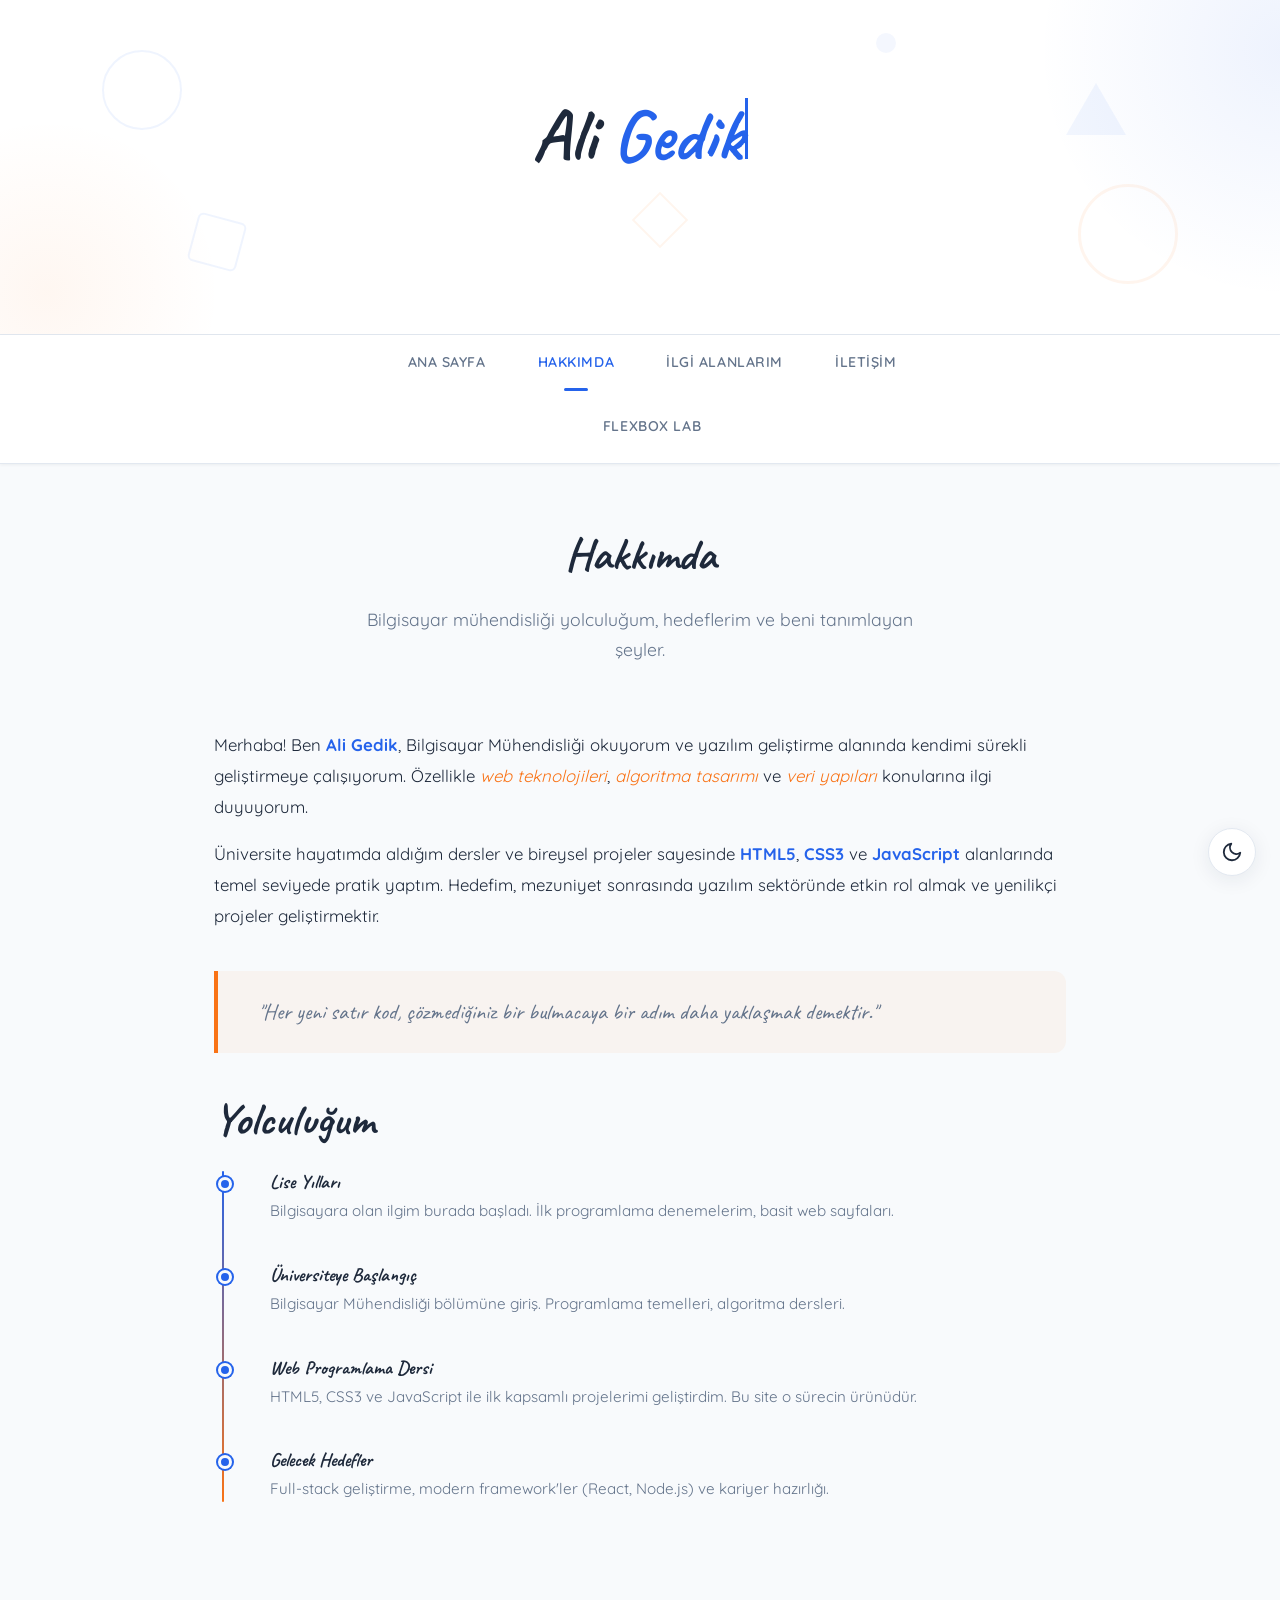
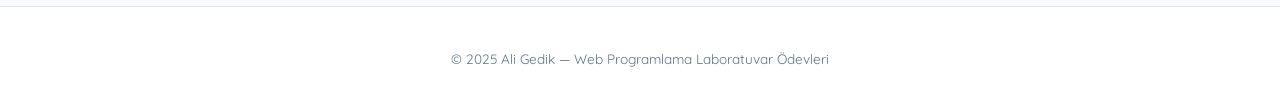
==== about.html @ 8773c072 "Nav bar'a Flexbox Lab linki eklendi (tüm sayfalar) Made-with: Cursor" ====
<!DOCTYPE html>
<html lang="tr">
<head>
    <meta charset="UTF-8">
    <meta name="viewport" content="width=device-width, initial-scale=1.0">
    <title>Hakkımda — Ali Gedik</title>
    <link rel="preconnect" href="https://fonts.googleapis.com">
    <link rel="preconnect" href="https://fonts.gstatic.com" crossorigin>
    <link href="https://fonts.googleapis.com/css2?family=Caveat:wght@400;500;600;700&family=Quicksand:wght@300;400;500;600;700&display=swap" rel="stylesheet">
    <link rel="stylesheet" href="styles/style.css">
</head>
<body>

<header>
    <div class="floating-shapes" aria-hidden="true">
        <div class="shape shape--circle"></div>
        <div class="shape shape--triangle"></div>
        <div class="shape shape--square"></div>
        <div class="shape shape--ring"></div>
        <div class="shape shape--diamond"></div>
        <div class="shape shape--dot"></div>
    </div>
    <div class="header-content">
        <h1 class="site-title" id="site-title" data-text="Ali |Gedik"></h1>
        <p class="site-slogan" id="site-slogan">Bilgisayar Mühendisliği Öğrencisi &amp; Web Geliştirici</p>
    </div>
</header>

<nav>
    <ul>
        <li><a href="index.html">Ana Sayfa</a></li>
        <li><a href="about.html" class="active">Hakkımda</a></li>
        <li><a href="interests.html">İlgi Alanlarım</a></li>
        <li><a href="contact.html">İletişim</a></li>
        <li><a href="flexbox.html">Flexbox Lab</a></li>
    </ul>
</nav>

<main>
    <section class="page-intro reveal">
        <h2>Hakkımda</h2>
        <p>Bilgisayar mühendisliği yolculuğum, hedeflerim ve beni tanımlayan şeyler.</p>
    </section>

    <section class="bio reveal">
        <p>
            Merhaba! Ben <strong>Ali Gedik</strong>, Bilgisayar Mühendisliği okuyorum ve
            yazılım geliştirme alanında kendimi sürekli geliştirmeye çalışıyorum. Özellikle
            <em>web teknolojileri</em>, <em>algoritma tasarımı</em> ve <em>veri yapıları</em>
            konularına ilgi duyuyorum.
        </p>
        <p>
            Üniversite hayatımda aldığım dersler ve bireysel projeler sayesinde
            <strong>HTML5</strong>, <strong>CSS3</strong> ve <strong>JavaScript</strong>
            alanlarında temel seviyede pratik yaptım. Hedefim, mezuniyet sonrasında
            yazılım sektöründe etkin rol almak ve yenilikçi projeler geliştirmektir.
        </p>

        <blockquote>
            "Her yeni satır kod, çözmediğiniz bir bulmacaya bir adım daha yaklaşmak demektir."
        </blockquote>
    </section>

    <section class="reveal">
        <h2>Yolculuğum</h2>

        <div class="timeline-container">
            <div class="timeline-item">
                <div class="timeline-marker"></div>
                <div class="timeline-content">
                    <h3>Lise Yılları</h3>
                    <p>Bilgisayara olan ilgim burada başladı. İlk programlama denemelerim, basit web sayfaları.</p>
                </div>
            </div>
            <div class="timeline-item">
                <div class="timeline-marker"></div>
                <div class="timeline-content">
                    <h3>Üniversiteye Başlangıç</h3>
                    <p>Bilgisayar Mühendisliği bölümüne giriş. Programlama temelleri, algoritma dersleri.</p>
                </div>
            </div>
            <div class="timeline-item">
                <div class="timeline-marker"></div>
                <div class="timeline-content">
                    <h3>Web Programlama Dersi</h3>
                    <p>HTML5, CSS3 ve JavaScript ile ilk kapsamlı projelerimi geliştirdim. Bu site o sürecin ürünüdür.</p>
                </div>
            </div>
            <div class="timeline-item">
                <div class="timeline-marker"></div>
                <div class="timeline-content">
                    <h3>Gelecek Hedefler</h3>
                    <p>Full-stack geliştirme, modern framework'ler (React, Node.js) ve kariyer hazırlığı.</p>
                </div>
            </div>
        </div>
    </section>
</main>

<footer>
    <p>&copy; 2025 Ali Gedik — Web Programlama Laboratuvar Ödevleri</p>
</footer>

<button class="theme-toggle" id="theme-toggle" aria-label="Tema değiştir">
    <svg class="icon-moon" xmlns="http://www.w3.org/2000/svg" width="22" height="22" viewBox="0 0 24 24" fill="none" stroke="#1E293B" stroke-width="2" stroke-linecap="round" stroke-linejoin="round"><path d="M21 12.79A9 9 0 1 1 11.21 3 7 7 0 0 0 21 12.79z"/></svg>
    <svg class="icon-sun" xmlns="http://www.w3.org/2000/svg" width="22" height="22" viewBox="0 0 24 24" fill="none" stroke="#F1F5F9" stroke-width="2" stroke-linecap="round" stroke-linejoin="round"><circle cx="12" cy="12" r="5"/><line x1="12" y1="1" x2="12" y2="3"/><line x1="12" y1="21" x2="12" y2="23"/><line x1="4.22" y1="4.22" x2="5.64" y2="5.64"/><line x1="18.36" y1="18.36" x2="19.78" y2="19.78"/><line x1="1" y1="12" x2="3" y2="12"/><line x1="21" y1="12" x2="23" y2="12"/><line x1="4.22" y1="19.78" x2="5.64" y2="18.36"/><line x1="18.36" y1="5.64" x2="19.78" y2="4.22"/></svg>
</button>

<script src="scripts/main.js"></script>
</body>
</html>
---- styles/style.css ----
/* ══════════════════════════════════════════
   DESIGN SYSTEM — Ali Gedik Portfolio
   Style: Motion-Driven / Personal Portfolio
   Fonts: Caveat (display) + Quicksand (body)
   ══════════════════════════════════════════ */

:root {
    --color-primary: #2563EB;
    --color-primary-light: #3B82F6;
    --color-primary-dim: rgba(37, 99, 235, 0.08);
    --color-cta: #F97316;
    --color-cta-hover: #EA580C;
    --color-bg: #F8FAFC;
    --color-surface: #FFFFFF;
    --color-text: #1E293B;
    --color-text-muted: #64748B;
    --color-border: #E2E8F0;
    --color-success: #16A34A;
    --color-danger: #DC2626;

    --font-display: 'Caveat', cursive;
    --font-body: 'Quicksand', sans-serif;

    --space-xs: 0.5rem;
    --space-sm: 1rem;
    --space-md: 1.5rem;
    --space-lg: 2.5rem;
    --space-xl: 4rem;
    --space-2xl: 6rem;

    --radius: 12px;
    --radius-lg: 20px;
    --shadow-sm: 0 1px 3px rgba(30, 41, 59, 0.06);
    --shadow-md: 0 4px 20px rgba(30, 41, 59, 0.08);
    --shadow-lg: 0 12px 40px rgba(30, 41, 59, 0.1);
    --transition: 0.3s cubic-bezier(0.4, 0, 0.2, 1);
}

*, *::before, *::after {
    margin: 0;
    padding: 0;
    box-sizing: border-box;
}

html { scroll-behavior: smooth; }

body {
    font-family: var(--font-body);
    background: var(--color-bg);
    color: var(--color-text);
    line-height: 1.7;
    min-height: 100vh;
    display: flex;
    flex-direction: column;
    -webkit-font-smoothing: antialiased;
}

/* ── HEADER ── */
header {
    background: var(--color-surface);
    border-bottom: 1px solid var(--color-border);
    padding: var(--space-2xl) var(--space-md);
    text-align: center;
    position: relative;
    overflow: hidden;
    min-height: 220px;
}

header::before {
    content: '';
    position: absolute;
    top: -60%;
    right: -20%;
    width: 500px;
    height: 500px;
    background: radial-gradient(circle, var(--color-primary-dim) 0%, transparent 70%);
    border-radius: 50%;
    pointer-events: none;
}

header::after {
    content: '';
    position: absolute;
    bottom: -40%;
    left: -10%;
    width: 350px;
    height: 350px;
    background: radial-gradient(circle, rgba(249, 115, 22, 0.06) 0%, transparent 70%);
    border-radius: 50%;
    pointer-events: none;
}

/* ── FLOATING GEOMETRIC SHAPES ── */
.floating-shapes {
    position: absolute;
    inset: 0;
    pointer-events: none;
    overflow: hidden;
}

.shape {
    position: absolute;
    opacity: 0.07;
    border: 2px solid var(--color-primary);
}

.shape--circle {
    border-radius: 50%;
    width: 80px;
    height: 80px;
    top: 15%;
    left: 8%;
    animation: floatA 12s ease-in-out infinite;
}

.shape--triangle {
    width: 0;
    height: 0;
    border: none;
    border-left: 30px solid transparent;
    border-right: 30px solid transparent;
    border-bottom: 52px solid var(--color-primary);
    opacity: 0.06;
    top: 25%;
    right: 12%;
    animation: floatB 15s ease-in-out infinite;
}

.shape--square {
    width: 50px;
    height: 50px;
    border-radius: 6px;
    bottom: 20%;
    left: 15%;
    animation: floatC 10s ease-in-out infinite;
    transform: rotate(15deg);
}

.shape--ring {
    width: 100px;
    height: 100px;
    border-radius: 50%;
    border-width: 3px;
    border-color: var(--color-cta);
    bottom: 15%;
    right: 8%;
    animation: floatA 14s ease-in-out infinite reverse;
}

.shape--diamond {
    width: 40px;
    height: 40px;
    top: 60%;
    left: 50%;
    border-color: var(--color-cta);
    animation: floatB 11s ease-in-out infinite;
    transform: rotate(45deg);
}

.shape--dot {
    width: 20px;
    height: 20px;
    border-radius: 50%;
    border: none;
    background: var(--color-primary);
    opacity: 0.05;
    top: 10%;
    right: 30%;
    animation: floatC 9s ease-in-out infinite;
}

@keyframes floatA {
    0%, 100% { transform: translateY(0) rotate(0deg); }
    33% { transform: translateY(-18px) rotate(8deg); }
    66% { transform: translateY(10px) rotate(-5deg); }
}

@keyframes floatB {
    0%, 100% { transform: translateY(0) translateX(0); }
    50% { transform: translateY(-14px) translateX(10px); }
}

@keyframes floatC {
    0%, 100% { transform: translateY(0) rotate(15deg); }
    50% { transform: translateY(-20px) rotate(25deg); }
}

body.dark .shape { border-color: var(--color-primary-light); }
body.dark .shape--triangle { border-bottom-color: var(--color-primary-light); }
body.dark .shape--ring { border-color: var(--color-cta); }
body.dark .shape--diamond { border-color: var(--color-cta); }
body.dark .shape--dot { background: var(--color-primary-light); }

.header-content { position: relative; z-index: 1; }

/* ── TYPEWRITER ── */
.site-title {
    font-family: var(--font-display);
    font-size: clamp(2.8rem, 7vw, 4.5rem);
    font-weight: 700;
    color: var(--color-text);
    line-height: 1.1;
    min-height: 1.2em;
}

.site-title .typewriter-cursor {
    display: inline-block;
    width: 3px;
    height: 0.85em;
    background: var(--color-primary);
    margin-left: 2px;
    vertical-align: baseline;
    animation: blink 0.7s step-end infinite;
}

@keyframes blink {
    0%, 100% { opacity: 1; }
    50% { opacity: 0; }
}

/* ── GLOW PULSE ── */
.site-title span {
    color: var(--color-primary);
    transition: text-shadow 0.3s ease;
}

.site-title span.glow {
    animation: glowPulse 3s ease-in-out infinite;
}

@keyframes glowPulse {
    0%, 100% { text-shadow: 0 0 4px rgba(37, 99, 235, 0.15); }
    50% { text-shadow: 0 0 20px rgba(37, 99, 235, 0.4), 0 0 40px rgba(37, 99, 235, 0.15); }
}

body.dark .site-title span.glow {
    animation: glowPulseDark 3s ease-in-out infinite;
}

@keyframes glowPulseDark {
    0%, 100% { text-shadow: 0 0 6px rgba(59, 130, 246, 0.2); }
    50% { text-shadow: 0 0 24px rgba(59, 130, 246, 0.5), 0 0 50px rgba(59, 130, 246, 0.2); }
}

.site-slogan {
    font-size: 1.15rem;
    color: var(--color-text-muted);
    font-weight: 400;
    margin-top: var(--space-xs);
    letter-spacing: 0.03em;
    opacity: 0;
    transform: translateY(8px);
    transition: opacity 0.6s ease 0.2s, transform 0.6s ease 0.2s;
}

.site-slogan.visible {
    opacity: 1;
    transform: translateY(0);
}

/* ── NAV ── */
nav {
    background: var(--color-surface);
    border-bottom: 1px solid var(--color-border);
    position: sticky;
    top: 0;
    z-index: 100;
    box-shadow: var(--shadow-sm);
}

nav ul {
    list-style: none;
    text-align: center;
    max-width: 700px;
    margin: 0 auto;
}

nav li {
    display: inline-block;
}

nav a {
    display: block;
    padding: var(--space-sm) var(--space-md);
    color: var(--color-text-muted);
    text-decoration: none;
    font-weight: 600;
    font-size: 0.88rem;
    letter-spacing: 0.04em;
    text-transform: uppercase;
    transition: color var(--transition);
    position: relative;
    cursor: pointer;
}

nav a::after {
    content: '';
    position: absolute;
    bottom: 0;
    left: 50%;
    transform: translateX(-50%) scaleX(0);
    width: 24px;
    height: 3px;
    background: var(--color-primary);
    border-radius: 2px;
    transition: transform var(--transition);
}

nav a:hover { color: var(--color-primary); }
nav a:hover::after,
nav a.active::after { transform: translateX(-50%) scaleX(1); }
nav a.active { color: var(--color-primary); }

/* ── MAIN ── */
main {
    flex: 1;
    max-width: 900px;
    width: 100%;
    margin: 0 auto;
    padding: var(--space-xl) var(--space-md);
}

/* ── GRUP SEÇİCİ (Lab 2 requirement) ── */
h1, h2, h3 {
    font-family: var(--font-display);
    color: var(--color-text);
    line-height: 1.2;
}

h2 {
    font-size: clamp(2rem, 4vw, 2.8rem);
    margin-bottom: var(--space-md);
}

h3 {
    font-size: 1.5rem;
    margin-bottom: var(--space-sm);
}

p { margin-bottom: var(--space-sm); }

a {
    color: var(--color-primary);
    text-decoration: none;
    transition: color var(--transition);
    cursor: pointer;
}

a:hover { color: var(--color-cta); }

strong { color: var(--color-primary); font-weight: 700; }
em { color: var(--color-cta); font-style: italic; }

/* ── SECTION ANIMATIONS ── */
.reveal {
    opacity: 0;
    transform: translateY(30px);
    transition: opacity 0.7s ease-out, transform 0.7s ease-out;
}

.reveal.visible {
    opacity: 1;
    transform: translateY(0);
}

/* ── PAGE INTRO ── */
.page-intro {
    text-align: center;
    margin-bottom: var(--space-xl);
}

.page-intro p {
    color: var(--color-text-muted);
    font-size: 1.1rem;
    max-width: 550px;
    margin: 0 auto;
}

/* ── HERO (index) ── */
.hero {
    text-align: center;
    padding: var(--space-lg) 0 var(--space-xl);
}

.hero p {
    font-size: 1.15rem;
    max-width: 600px;
    margin: 0 auto;
    color: var(--color-text-muted);
    line-height: 1.8;
}

/* ── CSS BİLGİ KUTUSU (Lab 2) ── */
.css-info-box {
    background: var(--color-primary-dim);
    border: 1px solid var(--color-border);
    border-left: 4px solid var(--color-primary);
    border-radius: var(--radius);
    padding: var(--space-md) var(--space-lg);
    margin-bottom: var(--space-lg);
}

.css-info-box p {
    font-size: 0.95rem;
    color: var(--color-text-muted);
    line-height: 1.7;
    margin-bottom: 0;
}

.css-info-box strong { color: var(--color-primary); }

/* ── İKİ SÜTUNLU ALAN (Lab 2 — display: inline-block) ── */
.two-column-area {
    text-align: left;
    font-size: 0;
    margin-bottom: var(--space-xl);
}

.column {
    display: inline-block;
    vertical-align: top;
    font-size: 1rem;
    border-radius: var(--radius);
    padding: var(--space-lg);
}

.main-content {
    width: 58%;
    margin-right: 2%;
    background: var(--color-primary-dim);
    border: 1px solid var(--color-border);
}

.sidebar {
    width: 40%;
    background: rgba(249, 115, 22, 0.06);
    border: 1px solid var(--color-border);
}

.main-content h2, .sidebar h2 {
    font-size: 1.6rem;
    margin-bottom: var(--space-sm);
    padding-bottom: var(--space-xs);
    border-bottom: 2px solid var(--color-border);
}

.main-content p {
    font-size: 1rem;
    color: var(--color-text);
    line-height: 1.85;
    text-align: left;
}

.sidebar p {
    font-size: 0.95rem;
    color: var(--color-text-muted);
    line-height: 1.75;
    text-align: left;
}

/* ── CARDS ── */
.link-cards {
    display: grid;
    grid-template-columns: repeat(auto-fit, minmax(240px, 1fr));
    gap: var(--space-md);
    margin-top: var(--space-md);
}

.card {
    display: block;
    background: var(--color-surface);
    border: 1px solid var(--color-border);
    border-radius: var(--radius-lg);
    padding: var(--space-lg) var(--space-md);
    text-decoration: none;
    text-align: center;
    box-shadow: var(--shadow-sm);
    transition: transform var(--transition), box-shadow var(--transition), border-color var(--transition);
    cursor: pointer;
}

.card:hover {
    transform: translateY(-6px);
    box-shadow: var(--shadow-lg);
    border-color: var(--color-primary);
}

.card-icon {
    font-size: 2.2rem;
    display: block;
    margin-bottom: var(--space-sm);
}

.card h3 { color: var(--color-text); margin-bottom: var(--space-xs); }
.card p { color: var(--color-text-muted); font-size: 0.9rem; margin-bottom: 0; }

/* ── BIO (about) ── */
.bio p {
    font-size: 1.05rem;
    line-height: 1.85;
}

/* ── BLOCKQUOTE ── */
blockquote {
    border-left: 4px solid var(--color-cta);
    background: rgba(249, 115, 22, 0.05);
    margin: var(--space-lg) 0;
    padding: var(--space-md) var(--space-lg);
    border-radius: 0 var(--radius) var(--radius) 0;
    font-family: var(--font-display);
    font-size: 1.4rem;
    color: var(--color-text-muted);
    line-height: 1.5;
    position: relative;
}

/* ── TIMELINE ── */
.timeline-container {
    position: relative;
    padding-left: 32px;
    margin: var(--space-md) 0 var(--space-lg);
}

.timeline-container::before {
    content: '';
    position: absolute;
    left: 8px;
    top: 0;
    bottom: 0;
    width: 2px;
    background: linear-gradient(to bottom, var(--color-primary), var(--color-cta));
    border-radius: 1px;
}

.timeline-item {
    position: relative;
    margin-bottom: var(--space-lg);
    padding-left: var(--space-md);
}

.timeline-marker {
    position: absolute;
    left: -28px;
    top: 6px;
    width: 14px;
    height: 14px;
    border-radius: 50%;
    background: var(--color-primary);
    border: 3px solid var(--color-bg);
    box-shadow: 0 0 0 2px var(--color-primary);
}

.timeline-content h3 { font-size: 1.2rem; margin-bottom: 4px; }
.timeline-content p { color: var(--color-text-muted); font-size: 0.95rem; margin-bottom: 0; }

/* ── LISTS (interests) ── */
.interests-section {
    background: var(--color-surface);
    border: 1px solid var(--color-border);
    border-radius: var(--radius-lg);
    padding: var(--space-lg);
    margin-bottom: var(--space-md);
    box-shadow: var(--shadow-sm);
    transition: transform var(--transition), box-shadow var(--transition);
}

.interests-section:hover {
    transform: translateY(-3px);
    box-shadow: var(--shadow-md);
}

.interests-section h3 {
    color: var(--color-primary);
    margin-bottom: var(--space-sm);
    padding-bottom: var(--space-xs);
    border-bottom: 2px solid var(--color-border);
}

ul, ol { padding-left: var(--space-md); margin-bottom: var(--space-sm); }
li { margin-bottom: var(--space-xs); line-height: 1.7; }
ul li::marker { color: var(--color-primary); }
ol li::marker { color: var(--color-cta); font-weight: 700; }

dl { margin-bottom: var(--space-sm); }

dt {
    font-weight: 700;
    color: var(--color-text);
    font-size: 1.05rem;
    margin-top: var(--space-md);
    padding-bottom: 6px;
    border-bottom: 1px dashed var(--color-border);
}

dd {
    margin-left: 0;
    padding: var(--space-xs) 0 var(--space-xs) var(--space-sm);
    color: var(--color-text-muted);
    line-height: 1.8;
}

/* ── CONTACT CARDS ── */
.contact-info {
    display: grid;
    grid-template-columns: repeat(auto-fit, minmax(220px, 1fr));
    gap: var(--space-md);
    margin-bottom: var(--space-xl);
}

.contact-card {
    background: var(--color-surface);
    border: 1px solid var(--color-border);
    border-radius: var(--radius-lg);
    padding: var(--space-lg) var(--space-md);
    text-align: center;
    box-shadow: var(--shadow-sm);
    transition: transform var(--transition), box-shadow var(--transition), border-color var(--transition);
}

.contact-card:hover {
    transform: translateY(-4px);
    box-shadow: var(--shadow-md);
    border-color: var(--color-primary);
}

.contact-icon { font-size: 2.4rem; display: block; margin-bottom: var(--space-sm); }
.contact-card h3 { margin-bottom: var(--space-xs); }
.contact-card a { font-size: 0.9rem; }

/* ── İLETİŞİM FORMU (Lab 3 — contact-container / Box Model) ── */
.contact-container {
    width: 600px;
    max-width: 100%;
    margin: 0 auto var(--space-xl) auto;
    padding: var(--space-xl);
    background: var(--color-surface);
    border: 2px solid var(--color-border);
    border-radius: var(--radius-lg);
    box-shadow: var(--shadow-md);
}

.contact-container h3 {
    color: var(--color-text);
    font-size: 1.6rem;
    margin-bottom: var(--space-lg);
    text-align: center;
}

.form-group { margin-bottom: var(--space-md); }

.form-group label {
    display: block;
    font-weight: 600;
    margin-bottom: 6px;
    color: var(--color-text);
    font-size: 0.9rem;
}

/* Çoklu seçici (Lab 3) */
.contact-container input,
.contact-container select,
.contact-container textarea {
    width: 100%;
    padding: 12px 16px;
    margin-bottom: 4px;
    background: var(--color-bg);
    border: 1px solid var(--color-border);
    border-radius: 8px;
    color: var(--color-text);
    font-family: var(--font-body);
    font-size: 1rem;
    transition: border-color var(--transition), box-shadow var(--transition);
}

.contact-container input:focus,
.contact-container select:focus,
.contact-container textarea:focus {
    outline: none;
    border-color: var(--color-primary);
    box-shadow: 0 0 0 3px var(--color-primary-dim);
}

.contact-container select {
    appearance: none;
    -webkit-appearance: none;
    background-image: url("data:image/svg+xml,%3Csvg xmlns='http://www.w3.org/2000/svg' width='12' height='8'%3E%3Cpath d='M1 1l5 5 5-5' stroke='%2364748B' stroke-width='1.5' fill='none'/%3E%3C/svg%3E");
    background-repeat: no-repeat;
    background-position: right 16px center;
    cursor: pointer;
}

.contact-container textarea { resize: vertical; min-height: 120px; }

.contact-container input[type="file"] {
    padding: 10px;
    font-size: 0.9rem;
    cursor: pointer;
}

/* Fieldset & Legend */
.form-fieldset {
    border: 1px solid var(--color-border);
    border-radius: 8px;
    padding: var(--space-sm) var(--space-md);
    margin-bottom: var(--space-md);
    background: var(--color-bg);
}

.form-fieldset legend {
    color: var(--color-text);
    font-weight: 600;
    font-size: 0.9rem;
    padding: 0 8px;
}

.radio-label, .checkbox-label {
    display: block;
    padding: 6px 0;
    color: var(--color-text);
    font-size: 0.95rem;
    cursor: pointer;
}

.radio-label input, .checkbox-label input {
    width: auto;
    margin-right: 8px;
    accent-color: var(--color-primary);
    cursor: pointer;
}

/* Butonlar */
.form-buttons {
    display: flex;
    gap: var(--space-sm);
    margin-top: var(--space-sm);
}

.btn-submit {
    flex: 1;
    padding: 14px 24px;
    background: var(--color-success);
    color: #fff;
    border: none;
    border-radius: 8px;
    font-family: var(--font-body);
    font-size: 1rem;
    font-weight: 700;
    cursor: pointer;
    transition: background var(--transition), transform var(--transition);
}

.btn-submit:hover { background: #15803D; transform: translateY(-1px); }

.btn-reset {
    flex: 1;
    padding: 14px 24px;
    background: var(--color-danger);
    color: #fff;
    border: none;
    border-radius: 8px;
    font-family: var(--font-body);
    font-size: 1rem;
    font-weight: 700;
    cursor: pointer;
    transition: background var(--transition), transform var(--transition);
}

.btn-reset:hover { background: #B91C1C; transform: translateY(-1px); }

/* ── FOOTER ── */
footer {
    background: var(--color-surface);
    border-top: 1px solid var(--color-border);
    text-align: center;
    padding: var(--space-lg) var(--space-md);
    margin-top: auto;
}

footer p {
    color: var(--color-text-muted);
    font-size: 0.85rem;
    margin-bottom: 0;
}

/* ── RESPONSIVE ── */
@media (max-width: 768px) {
    nav ul { text-align: center; }
    nav a { padding: var(--space-xs) var(--space-sm); font-size: 0.8rem; }
    main { padding: var(--space-lg) var(--space-sm); }
    .link-cards { grid-template-columns: 1fr; }
    .contact-info { grid-template-columns: 1fr; }

    .main-content, .sidebar {
        display: block;
        width: 100%;
        margin-right: 0;
        margin-bottom: var(--space-md);
    }

    .contact-container { padding: var(--space-md); }
    .form-buttons { flex-direction: column; }
}

/* ── DARK MODE TOGGLE BUTTON ── */
.theme-toggle {
    position: fixed;
    bottom: 24px;
    right: 24px;
    z-index: 200;
    width: 48px;
    height: 48px;
    border: 1px solid var(--color-border);
    border-radius: 50%;
    background: var(--color-surface);
    box-shadow: var(--shadow-md);
    cursor: pointer;
    display: flex;
    align-items: center;
    justify-content: center;
    transition: background var(--transition), box-shadow var(--transition), transform var(--transition);
}

.theme-toggle:hover {
    transform: scale(1.1);
    box-shadow: var(--shadow-lg);
}

.theme-toggle svg { transition: transform 0.4s ease; }
.theme-toggle:hover svg { transform: rotate(20deg); }

.theme-toggle .icon-sun { display: none; }
.theme-toggle .icon-moon { display: block; }
body.dark .theme-toggle .icon-sun { display: block; }
body.dark .theme-toggle .icon-moon { display: none; }

/* ── DARK MODE ── */
body.dark {
    --color-bg: #0F172A;
    --color-surface: #1E293B;
    --color-text: #F1F5F9;
    --color-text-muted: #94A3B8;
    --color-border: #334155;
    --color-primary-dim: rgba(37, 99, 235, 0.15);
    --shadow-sm: 0 1px 3px rgba(0, 0, 0, 0.2);
    --shadow-md: 0 4px 20px rgba(0, 0, 0, 0.3);
    --shadow-lg: 0 12px 40px rgba(0, 0, 0, 0.35);
}

body.dark .sidebar {
    background: rgba(249, 115, 22, 0.1);
}

body.dark blockquote {
    background: rgba(249, 115, 22, 0.08);
}

body.dark .contact-container select {
    background-image: url("data:image/svg+xml,%3Csvg xmlns='http://www.w3.org/2000/svg' width='12' height='8'%3E%3Cpath d='M1 1l5 5 5-5' stroke='%2394A3B8' stroke-width='1.5' fill='none'/%3E%3C/svg%3E");
}

body.dark .card-icon svg,
body.dark .contact-icon svg {
    stroke: currentColor;
}

body.dark .card-icon svg { color: var(--color-primary-light); }

@media (max-width: 768px) {
    .theme-toggle { bottom: 16px; right: 16px; width: 44px; height: 44px; }
}

@media (prefers-reduced-motion: reduce) {
    .reveal { opacity: 1; transform: none; transition: none; }
    * { animation-duration: 0.01ms !important; transition-duration: 0.01ms !important; }
}
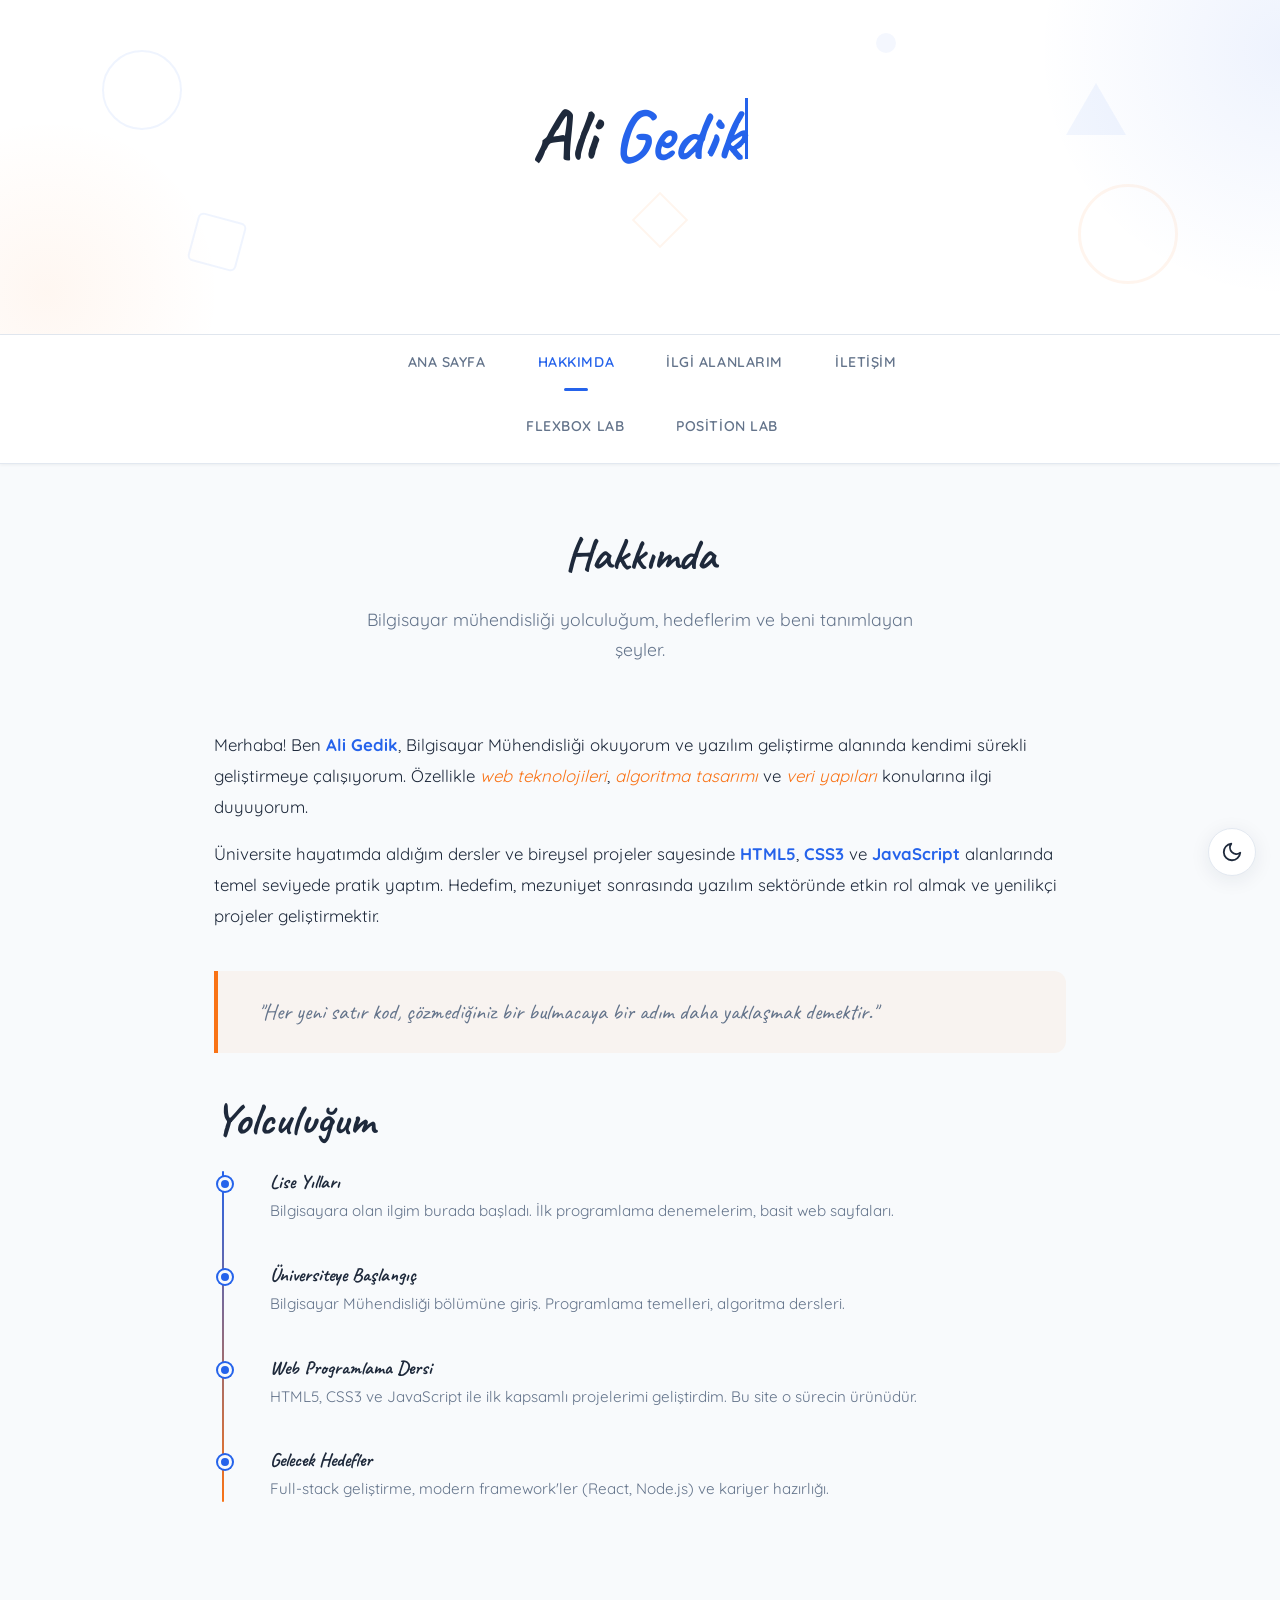
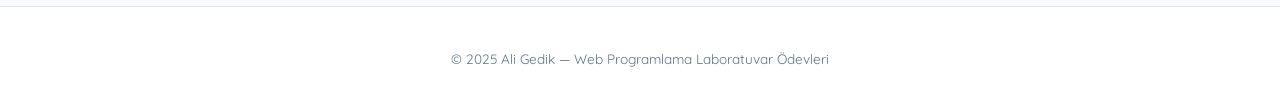
==== commit cea8aae8: "Lab 5: CSS Position ile etkileşimli duyuru kartı - lab-position.html: Üniversite Tech Hackathon duyu" ====
--- a/about.html
+++ b/about.html
@@ -33,6 +33,7 @@
         <li><a href="interests.html">İlgi Alanlarım</a></li>
         <li><a href="contact.html">İletişim</a></li>
         <li><a href="flexbox.html">Flexbox Lab</a></li>
+        <li><a href="lab-position.html">Position Lab</a></li>
     </ul>
 </nav>
 
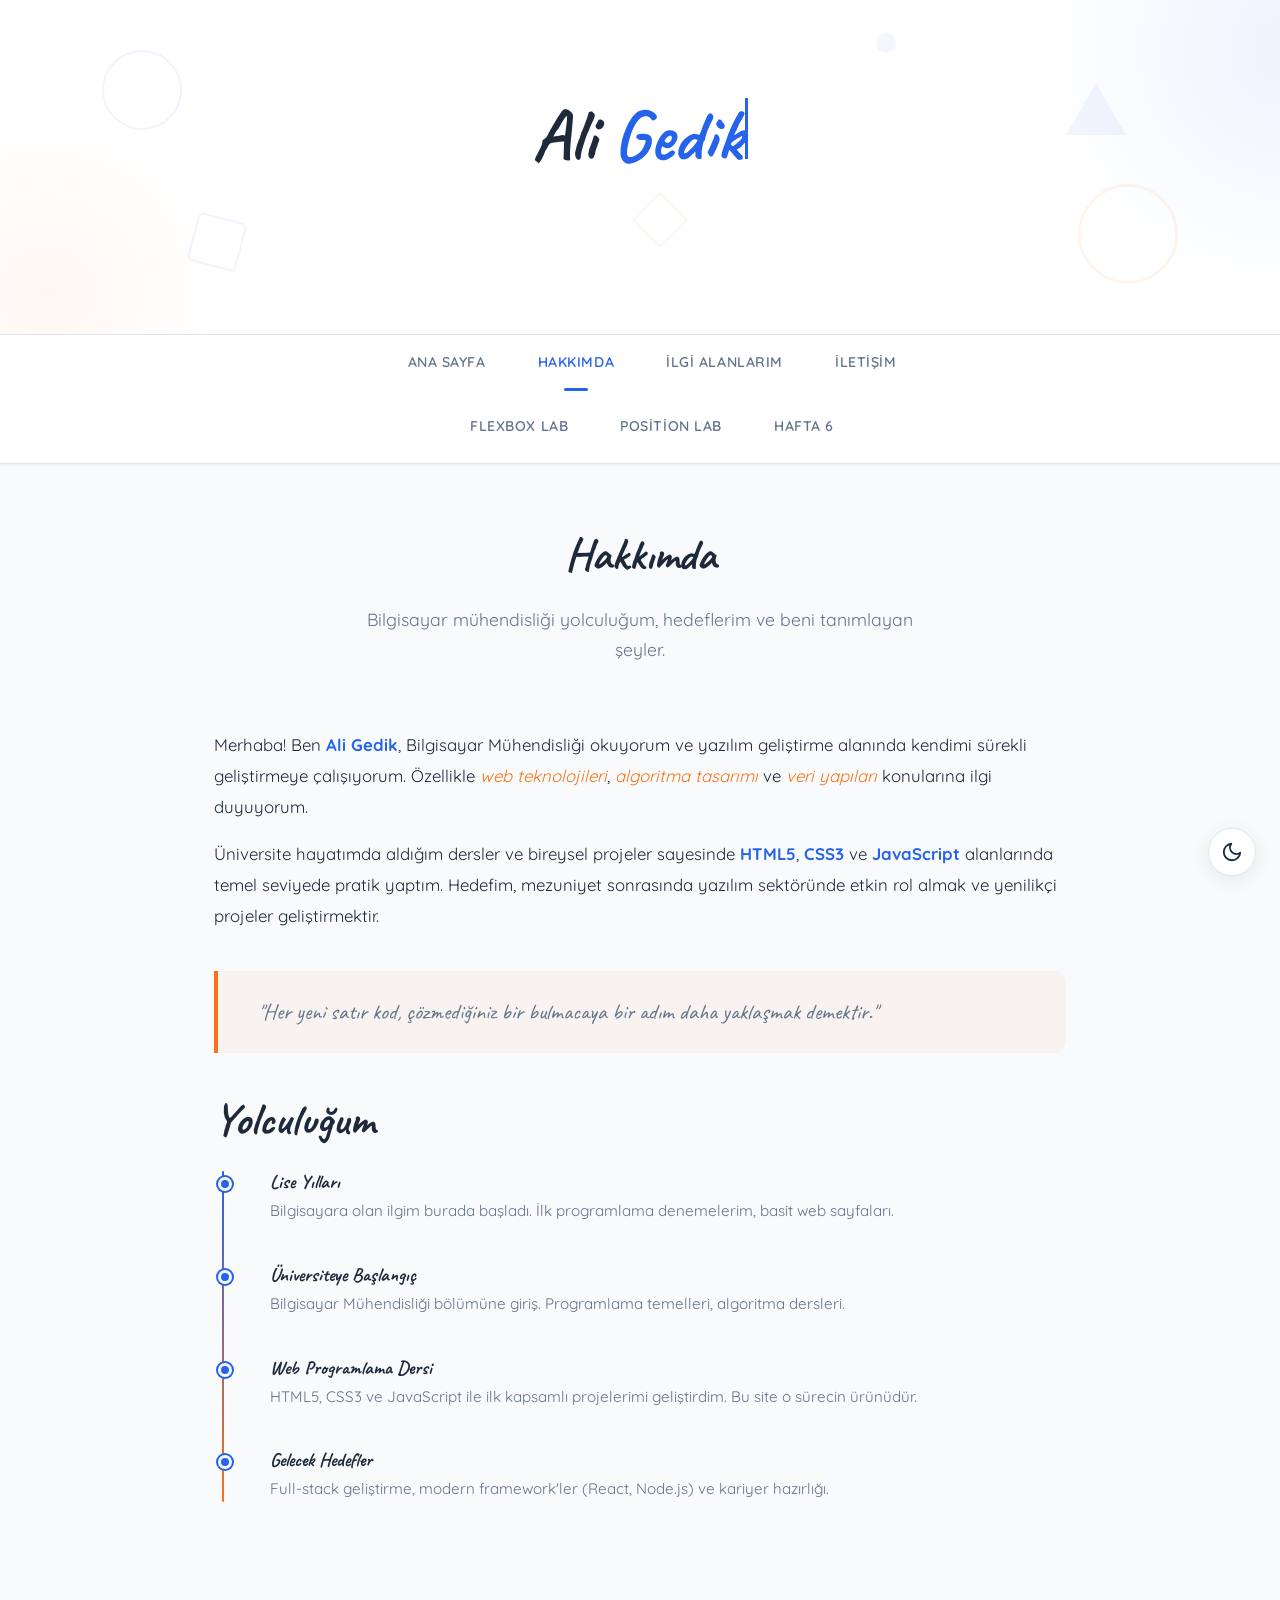
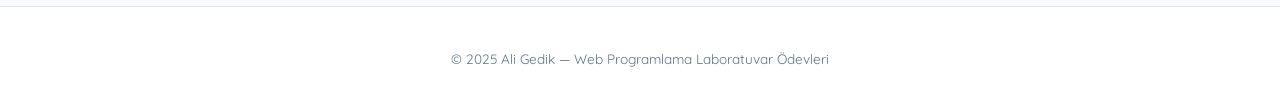
==== commit cde73327: "Hafta 6: Not hesaplama ve birim dönüştürücü uygulamaları eklendi - hafta6/uygulama1.html + scripts/u" ====
--- a/about.html
+++ b/about.html
@@ -34,6 +34,7 @@
         <li><a href="contact.html">İletişim</a></li>
         <li><a href="flexbox.html">Flexbox Lab</a></li>
         <li><a href="lab-position.html">Position Lab</a></li>
+        <li><a href="hafta6/index.html">Hafta 6</a></li>
     </ul>
 </nav>
 
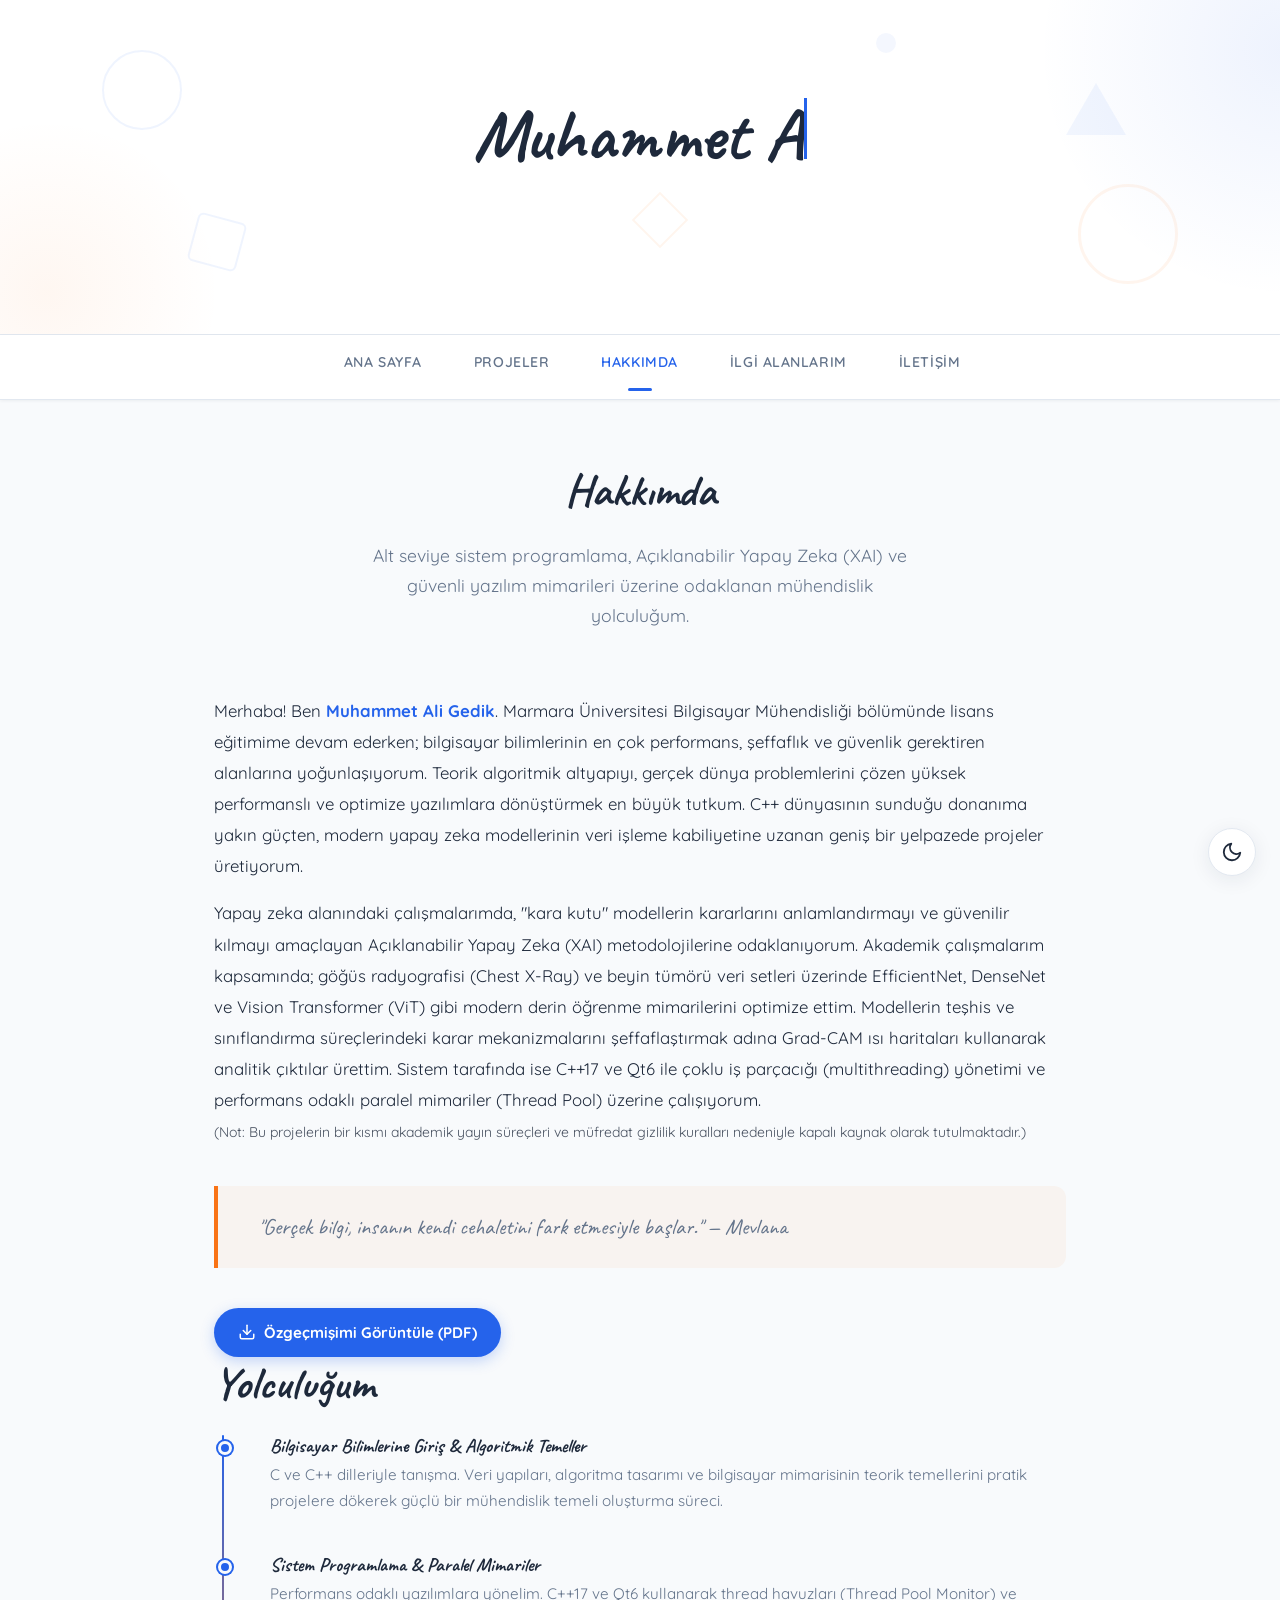
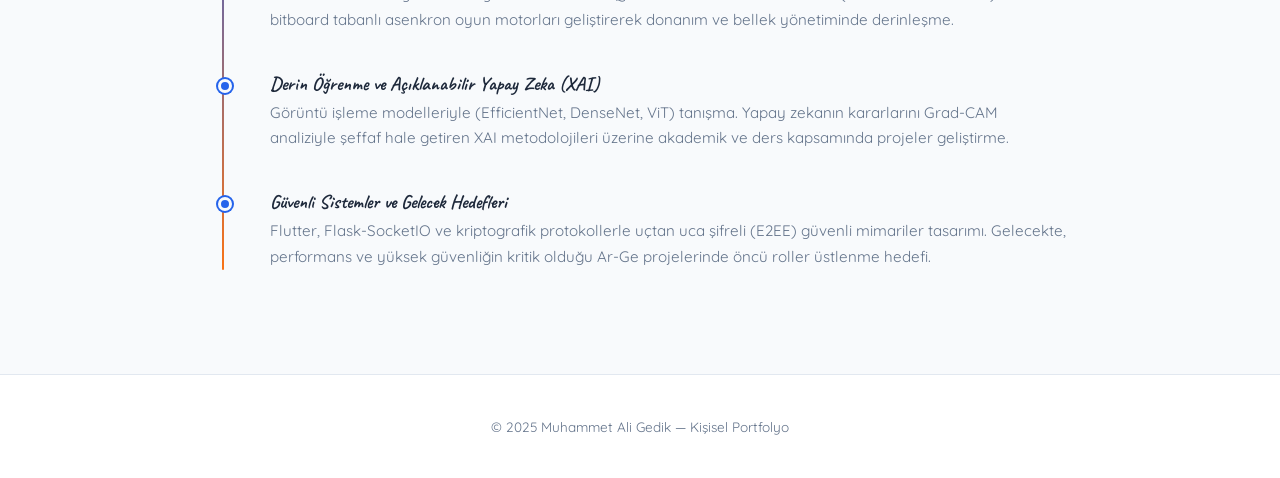
==== commit 92133485: "feat: modern portfolyo tasarımı, dinamik proje filtreleme ve CV entegrasyonu" ====
--- a/about.html
+++ b/about.html
@@ -3,11 +3,12 @@
 <head>
     <meta charset="UTF-8">
     <meta name="viewport" content="width=device-width, initial-scale=1.0">
-    <title>Hakkımda — Ali Gedik</title>
+    <title>Hakkımda — Muhammet Ali Gedik</title>
     <link rel="preconnect" href="https://fonts.googleapis.com">
     <link rel="preconnect" href="https://fonts.gstatic.com" crossorigin>
     <link href="https://fonts.googleapis.com/css2?family=Caveat:wght@400;500;600;700&family=Quicksand:wght@300;400;500;600;700&display=swap" rel="stylesheet">
-    <link rel="stylesheet" href="styles/style.css">
+    <link rel="icon" href="data:image/svg+xml,<svg xmlns=%22http://www.w3.org/2000/svg%22 viewBox=%220 0 100 100%22><text y=%22.9em%22 font-size=%2280%22>👨‍💻</text></svg>">
+    <link rel="stylesheet" href="styles/style.css?v=1.3">
 </head>
 <body>
 
@@ -21,46 +22,58 @@
         <div class="shape shape--dot"></div>
     </div>
     <div class="header-content">
-        <h1 class="site-title" id="site-title" data-text="Ali |Gedik"></h1>
-        <p class="site-slogan" id="site-slogan">Bilgisayar Mühendisliği Öğrencisi &amp; Web Geliştirici</p>
+        <h1 class="site-title" id="site-title" data-text="Muhammet Ali |Gedik"></h1>
+        <p class="site-slogan" id="site-slogan">Bilgisayar Mühendisliği Öğrencisi</p>
     </div>
 </header>
 
 <nav>
     <ul>
         <li><a href="index.html">Ana Sayfa</a></li>
+        <li><a href="index.html#projects">Projeler</a></li>
         <li><a href="about.html" class="active">Hakkımda</a></li>
         <li><a href="interests.html">İlgi Alanlarım</a></li>
         <li><a href="contact.html">İletişim</a></li>
-        <li><a href="flexbox.html">Flexbox Lab</a></li>
-        <li><a href="lab-position.html">Position Lab</a></li>
-        <li><a href="hafta6/index.html">Hafta 6</a></li>
     </ul>
 </nav>
 
 <main>
     <section class="page-intro reveal">
         <h2>Hakkımda</h2>
-        <p>Bilgisayar mühendisliği yolculuğum, hedeflerim ve beni tanımlayan şeyler.</p>
+        <p>Alt seviye sistem programlama, Açıklanabilir Yapay Zeka (XAI) ve güvenli yazılım mimarileri üzerine odaklanan mühendislik yolculuğum.</p>
     </section>
 
     <section class="bio reveal">
         <p>
-            Merhaba! Ben <strong>Ali Gedik</strong>, Bilgisayar Mühendisliği okuyorum ve
-            yazılım geliştirme alanında kendimi sürekli geliştirmeye çalışıyorum. Özellikle
-            <em>web teknolojileri</em>, <em>algoritma tasarımı</em> ve <em>veri yapıları</em>
-            konularına ilgi duyuyorum.
+            Merhaba! Ben <strong>Muhammet Ali Gedik</strong>. Marmara Üniversitesi Bilgisayar
+            Mühendisliği bölümünde lisans eğitimime devam ederken; bilgisayar bilimlerinin
+            en çok performans, şeffaflık ve güvenlik gerektiren alanlarına yoğunlaşıyorum.
+            Teorik algoritmik altyapıyı, gerçek dünya problemlerini çözen yüksek performanslı
+            ve optimize yazılımlara dönüştürmek en büyük tutkum. C++ dünyasının sunduğu donanıma
+            yakın güçten, modern yapay zeka modellerinin veri işleme kabiliyetine uzanan
+            geniş bir yelpazede projeler üretiyorum.
         </p>
         <p>
-            Üniversite hayatımda aldığım dersler ve bireysel projeler sayesinde
-            <strong>HTML5</strong>, <strong>CSS3</strong> ve <strong>JavaScript</strong>
-            alanlarında temel seviyede pratik yaptım. Hedefim, mezuniyet sonrasında
-            yazılım sektöründe etkin rol almak ve yenilikçi projeler geliştirmektir.
+            Yapay zeka alanındaki çalışmalarımda, "kara kutu" modellerin kararlarını anlamlandırmayı
+            ve güvenilir kılmayı amaçlayan Açıklanabilir Yapay Zeka (XAI) metodolojilerine odaklanıyorum.
+            Akademik çalışmalarım kapsamında; göğüs radyografisi (Chest X-Ray) ve beyin tümörü
+            veri setleri üzerinde EfficientNet, DenseNet ve Vision Transformer (ViT) gibi modern derin
+            öğrenme mimarilerini optimize ettim. Modellerin teşhis ve sınıflandırma süreçlerindeki
+            karar mekanizmalarını şeffaflaştırmak adına Grad-CAM ısı haritaları kullanarak analitik çıktılar
+            ürettim. Sistem tarafında ise C++17 ve Qt6 ile çoklu iş parçacığı (multithreading) yönetimi
+            ve performans odaklı paralel mimariler (Thread Pool) üzerine çalışıyorum.
+            <br><small style="opacity:0.8;">(Not: Bu projelerin bir kısmı akademik yayın süreçleri ve müfredat gizlilik kuralları nedeniyle kapalı kaynak olarak tutulmaktadır.)</small>
         </p>
 
         <blockquote>
-            "Her yeni satır kod, çözmediğiniz bir bulmacaya bir adım daha yaklaşmak demektir."
+            "Gerçek bilgi, insanın kendi cehaletini fark etmesiyle başlar." — Mevlana
         </blockquote>
+        <div class="bio-actions">
+            <a href="Muhammet_Ali_Gedik_CV2.pdf" target="_blank" class="btn-cv">
+                <svg xmlns="http://www.w3.org/2000/svg" width="18" height="18" viewBox="0 0 24 24" fill="none" stroke="currentColor" stroke-width="2" stroke-linecap="round" stroke-linejoin="round"><path d="M21 15v4a2 2 0 0 1-2 2H5a2 2 0 0 1-2-2v-4"/><polyline points="7 10 12 15 17 10"/><line x1="12" y1="15" x2="12" y2="3"/></svg>
+                Özgeçmişimi Görüntüle (PDF)
+            </a>
+        </div>
     </section>
 
     <section class="reveal">
@@ -70,29 +83,29 @@
             <div class="timeline-item">
                 <div class="timeline-marker"></div>
                 <div class="timeline-content">
-                    <h3>Lise Yılları</h3>
-                    <p>Bilgisayara olan ilgim burada başladı. İlk programlama denemelerim, basit web sayfaları.</p>
+                    <h3>Bilgisayar Bilimlerine Giriş &amp; Algoritmik Temeller</h3>
+                    <p>C ve C++ dilleriyle tanışma. Veri yapıları, algoritma tasarımı ve bilgisayar mimarisinin teorik temellerini pratik projelere dökerek güçlü bir mühendislik temeli oluşturma süreci.</p>
                 </div>
             </div>
             <div class="timeline-item">
                 <div class="timeline-marker"></div>
                 <div class="timeline-content">
-                    <h3>Üniversiteye Başlangıç</h3>
-                    <p>Bilgisayar Mühendisliği bölümüne giriş. Programlama temelleri, algoritma dersleri.</p>
+                    <h3>Sistem Programlama &amp; Paralel Mimariler</h3>
+                    <p>Performans odaklı yazılımlara yönelim. C++17 ve Qt6 kullanarak thread havuzları (Thread Pool Monitor) ve bitboard tabanlı asenkron oyun motorları geliştirerek donanım ve bellek yönetiminde derinleşme.</p>
                 </div>
             </div>
             <div class="timeline-item">
                 <div class="timeline-marker"></div>
                 <div class="timeline-content">
-                    <h3>Web Programlama Dersi</h3>
-                    <p>HTML5, CSS3 ve JavaScript ile ilk kapsamlı projelerimi geliştirdim. Bu site o sürecin ürünüdür.</p>
+                    <h3>Derin Öğrenme ve Açıklanabilir Yapay Zeka (XAI)</h3>
+                    <p>Görüntü işleme modelleriyle (EfficientNet, DenseNet, ViT) tanışma. Yapay zekanın kararlarını Grad-CAM analiziyle şeffaf hale getiren XAI metodolojileri üzerine akademik ve ders kapsamında projeler geliştirme.</p>
                 </div>
             </div>
             <div class="timeline-item">
                 <div class="timeline-marker"></div>
                 <div class="timeline-content">
-                    <h3>Gelecek Hedefler</h3>
-                    <p>Full-stack geliştirme, modern framework'ler (React, Node.js) ve kariyer hazırlığı.</p>
+                    <h3>Güvenli Sistemler ve Gelecek Hedefleri</h3>
+                    <p>Flutter, Flask-SocketIO ve kriptografik protokollerle uçtan uca şifreli (E2EE) güvenli mimariler tasarımı. Gelecekte, performans ve yüksek güvenliğin kritik olduğu Ar-Ge projelerinde öncü roller üstlenme hedefi.</p>
                 </div>
             </div>
         </div>
@@ -100,8 +113,12 @@
 </main>
 
 <footer>
-    <p>&copy; 2025 Ali Gedik — Web Programlama Laboratuvar Ödevleri</p>
+    <p>&copy; 2025 Muhammet Ali Gedik — Kişisel Portfolyo</p>
 </footer>
+
+<button class="scroll-to-top" id="scroll-to-top" aria-label="Yukarı git">
+    <svg xmlns="http://www.w3.org/2000/svg" width="22" height="22" viewBox="0 0 24 24" fill="none" stroke="currentColor" stroke-width="2.5" stroke-linecap="round" stroke-linejoin="round"><polyline points="18 15 12 9 6 15"/></svg>
+</button>
 
 <button class="theme-toggle" id="theme-toggle" aria-label="Tema değiştir">
     <svg class="icon-moon" xmlns="http://www.w3.org/2000/svg" width="22" height="22" viewBox="0 0 24 24" fill="none" stroke="#1E293B" stroke-width="2" stroke-linecap="round" stroke-linejoin="round"><path d="M21 12.79A9 9 0 1 1 11.21 3 7 7 0 0 0 21 12.79z"/></svg>
--- a/styles/style.css
+++ b/styles/style.css
@@ -34,6 +34,17 @@
     --shadow-md: 0 4px 20px rgba(30, 41, 59, 0.08);
     --shadow-lg: 0 12px 40px rgba(30, 41, 59, 0.1);
     --transition: 0.3s cubic-bezier(0.4, 0, 0.2, 1);
+
+    /* Tech Badge Variables (Light Mode) */
+    --badge-cpp-bg: #FEF2F2; --badge-cpp-color: #DC2626; --badge-cpp-border: #FCA5A5; --badge-cpp-glow: rgba(220, 38, 38, 0.25);
+    --badge-java-bg: #FFF7ED; --badge-java-color: #EA580C; --badge-java-border: #FDBA74; --badge-java-glow: rgba(234, 88, 12, 0.25);
+    --badge-python-bg: #EFF6FF; --badge-python-color: #2563EB; --badge-python-border: #93C5FD; --badge-python-glow: rgba(37, 99, 235, 0.25);
+    --badge-swift-bg: #FFF1F2; --badge-swift-color: #F43F5E; --badge-swift-border: #FDA4AF; --badge-swift-glow: rgba(244, 63, 94, 0.25);
+    --badge-dart-bg: #F0FDFA; --badge-dart-color: #0D9488; --badge-dart-border: #5EEAD4; --badge-dart-glow: rgba(13, 148, 136, 0.25);
+    --badge-db-bg: #FAF5FF; --badge-db-color: #7C3AED; --badge-db-border: #D8B4FE; --badge-db-glow: rgba(124, 58, 237, 0.25);
+    --badge-network-bg: #EEF2FF; --badge-network-color: #4F46E5; --badge-network-border: #C7D2FE; --badge-network-glow: rgba(79, 70, 229, 0.25);
+    --badge-asm-bg: #F8FAFC; --badge-asm-color: #475569; --badge-asm-border: #CBD5E1; --badge-asm-glow: rgba(71, 85, 105, 0.25);
+    --badge-web-bg: #F0FDF4; --badge-web-color: #16A34A; --badge-web-border: #86EFAC; --badge-web-glow: rgba(22, 163, 74, 0.25);
 }
 
 *, *::before, *::after {
@@ -833,6 +844,55 @@
 body.dark .theme-toggle .icon-sun { display: block; }
 body.dark .theme-toggle .icon-moon { display: none; }
 
+/* ── SCROLL TO TOP BUTTON ── */
+.scroll-to-top {
+    position: fixed;
+    bottom: 84px;
+    right: 24px;
+    z-index: 200;
+    width: 48px;
+    height: 48px;
+    border: 1px solid var(--color-border);
+    border-radius: 50%;
+    background: var(--color-surface);
+    box-shadow: var(--shadow-md);
+    cursor: pointer;
+    display: flex;
+    align-items: center;
+    justify-content: center;
+    color: var(--color-text);
+    opacity: 0;
+    visibility: hidden;
+    transform: translateY(10px) scale(0.9);
+    transition: background var(--transition), 
+                box-shadow var(--transition), 
+                transform var(--transition),
+                opacity var(--transition),
+                visibility var(--transition),
+                color var(--transition);
+}
+
+.scroll-to-top.visible {
+    opacity: 1;
+    visibility: visible;
+    transform: translateY(0) scale(1);
+}
+
+.scroll-to-top:hover {
+    transform: translateY(-3px) scale(1.1);
+    box-shadow: var(--shadow-lg);
+    background: var(--color-primary-dim);
+    color: var(--color-primary);
+}
+
+.scroll-to-top svg {
+    transition: transform var(--transition);
+}
+
+.scroll-to-top:hover svg {
+    transform: translateY(-2px);
+}
+
 /* ── DARK MODE ── */
 body.dark {
     --color-bg: #0F172A;
@@ -844,6 +904,17 @@
     --shadow-sm: 0 1px 3px rgba(0, 0, 0, 0.2);
     --shadow-md: 0 4px 20px rgba(0, 0, 0, 0.3);
     --shadow-lg: 0 12px 40px rgba(0, 0, 0, 0.35);
+
+    /* Tech Badge Variables (Dark Mode) */
+    --badge-cpp-bg: rgba(239, 68, 68, 0.12); --badge-cpp-color: #FCA5A5; --badge-cpp-border: rgba(239, 68, 68, 0.3); --badge-cpp-glow: rgba(239, 68, 68, 0.4);
+    --badge-java-bg: rgba(249, 115, 22, 0.12); --badge-java-color: #FDBA74; --badge-java-border: rgba(249, 115, 22, 0.3); --badge-java-glow: rgba(249, 115, 22, 0.4);
+    --badge-python-bg: rgba(59, 130, 246, 0.12); --badge-python-color: #93C5FD; --badge-python-border: rgba(59, 130, 246, 0.3); --badge-python-glow: rgba(59, 130, 246, 0.4);
+    --badge-swift-bg: rgba(244, 63, 94, 0.12); --badge-swift-color: #FDA4AF; --badge-swift-border: rgba(244, 63, 94, 0.3); --badge-swift-glow: rgba(244, 63, 94, 0.4);
+    --badge-dart-bg: rgba(20, 184, 166, 0.12); --badge-dart-color: #5EEAD4; --badge-dart-border: rgba(20, 184, 166, 0.3); --badge-dart-glow: rgba(20, 184, 166, 0.4);
+    --badge-db-bg: rgba(139, 92, 246, 0.12); --badge-db-color: #C084FC; --badge-db-border: rgba(139, 92, 246, 0.3); --badge-db-glow: rgba(139, 92, 246, 0.4);
+    --badge-network-bg: rgba(99, 102, 241, 0.12); --badge-network-color: #A5B4FC; --badge-network-border: rgba(99, 102, 241, 0.3); --badge-network-glow: rgba(99, 102, 241, 0.4);
+    --badge-asm-bg: rgba(100, 116, 139, 0.15); --badge-asm-color: #CBD5E1; --badge-asm-border: rgba(100, 116, 139, 0.3); --badge-asm-glow: rgba(100, 116, 139, 0.4);
+    --badge-web-bg: rgba(34, 197, 94, 0.12); --badge-web-color: #86EFAC; --badge-web-border: rgba(34, 197, 94, 0.3); --badge-web-glow: rgba(34, 197, 94, 0.4);
 }
 
 body.dark .sidebar {
@@ -867,7 +938,334 @@
 
 @media (max-width: 768px) {
     .theme-toggle { bottom: 16px; right: 16px; width: 44px; height: 44px; }
-}
+    .scroll-to-top { bottom: 68px; right: 16px; width: 44px; height: 44px; }
+}
+
+/* ── PROJECTS SECTION ── */
+.projects-grid {
+    display: grid;
+    grid-template-columns: 1fr; /* Single column layout! */
+    gap: var(--space-md);
+    margin-top: var(--space-md);
+    margin-bottom: var(--space-xl);
+}
+
+.project-card {
+    display: flex;
+    flex-direction: column;
+    background: var(--color-surface);
+    border: 1px solid var(--color-border);
+    border-left: 4px solid var(--accent-color, var(--color-border)) !important;
+    border-radius: var(--radius);
+    padding: var(--space-lg);
+    box-shadow: 0 4px 6px -1px rgba(0, 0, 0, 0.05), 0 2px 4px -1px rgba(0, 0, 0, 0.03);
+    position: relative;
+    transition: transform 0.4s cubic-bezier(0.34, 1.56, 0.64, 1), 
+                box-shadow 0.4s ease, 
+                border-color 0.4s ease,
+                border-left-color 0.4s ease,
+                opacity 0.4s ease;
+}
+
+/* Card hover dynamic states */
+.project-card:hover {
+    transform: translateY(-6px);
+    box-shadow: 0 12px 24px -5px rgba(0, 0, 0, 0.1), 0 8px 16px -6px rgba(0, 0, 0, 0.05);
+    border-color: var(--accent-color, var(--color-primary)) !important;
+}
+
+body.dark .project-card:hover {
+    box-shadow: 0 12px 24px -5px rgba(0, 0, 0, 0.4), 0 0 15px rgba(255, 255, 255, 0.02);
+}
+
+.project-card.show {
+    display: flex !important;
+    animation: cardFadeIn 0.4s cubic-bezier(0.34, 1.56, 0.64, 1) forwards;
+}
+
+.project-card.hide {
+    display: none !important;
+}
+
+@keyframes cardFadeIn {
+    from {
+        opacity: 0;
+        transform: translateY(15px);
+    }
+    to {
+        opacity: 1;
+        transform: translateY(0);
+    }
+}
+
+/* Left Accent Categories */
+.project-card.accent-cpp { --accent-color: var(--badge-cpp-color); }
+.project-card.accent-java { --accent-color: var(--badge-java-color); }
+.project-card.accent-python { --accent-color: var(--badge-python-color); }
+.project-card.accent-swift { --accent-color: var(--badge-swift-color); }
+.project-card.accent-dart { --accent-color: var(--badge-dart-color); }
+.project-card.accent-db { --accent-color: var(--badge-db-color); }
+.project-card.accent-network { --accent-color: var(--badge-network-color); }
+.project-card.accent-asm { --accent-color: var(--badge-asm-color); }
+
+.project-card h3 {
+    font-family: var(--font-body) !important;
+    font-weight: 700 !important;
+    font-size: 1.3rem;
+    color: var(--color-primary);
+    margin-top: 0;
+    margin-bottom: var(--space-xs);
+}
+
+body.dark .project-card h3 {
+    color: var(--color-primary-light);
+}
+
+.project-card p {
+    color: #475569;
+    font-size: 0.95rem;
+    line-height: 1.65;
+    flex: 1;
+    margin-bottom: var(--space-md);
+}
+
+body.dark .project-card p {
+    color: #94A3B8;
+}
+
+.project-meta {
+    display: flex;
+    flex-wrap: wrap;
+    gap: 8px;
+    margin-bottom: var(--space-md);
+}
+
+/* Tech Badges upgraded */
+.tech-badge {
+    display: inline-flex;
+    align-items: center;
+    font-size: 0.72rem;
+    font-weight: 700;
+    padding: 5px 12px;
+    border-radius: 20px;
+    background: var(--badge-bg-active, #F1F5F9);
+    color: var(--badge-color-active, #475569);
+    border: 1px solid var(--badge-border-active, #E2E8F0);
+    text-transform: uppercase;
+    letter-spacing: 0.03em;
+    cursor: pointer;
+    position: relative;
+    overflow: hidden;
+    transition: transform 0.3s cubic-bezier(0.34, 1.56, 0.64, 1), 
+                background-color 0.3s ease, 
+                color 0.3s ease, 
+                border-color 0.3s ease,
+                box-shadow 0.3s ease;
+}
+
+.tech-badge::after {
+    content: '';
+    position: absolute;
+    top: 0;
+    left: -50%;
+    width: 25%;
+    height: 100%;
+    background: linear-gradient(
+        to right,
+        rgba(255, 255, 255, 0) 0%,
+        rgba(255, 255, 255, 0.4) 50%,
+        rgba(255, 255, 255, 0) 100%
+    );
+    transform: skewX(-25deg);
+    transition: none;
+}
+
+.tech-badge:hover::after {
+    left: 150%;
+    transition: left 0.7s ease-in-out;
+}
+
+.tech-badge:hover {
+    transform: translateY(-3px) scale(1.08);
+    background: var(--badge-color-active);
+    color: #FFFFFF !important;
+    border-color: var(--badge-color-active);
+    box-shadow: 0 4px 12px var(--badge-glow-active);
+}
+
+/* Badge specific color scopes (Light Mode variables by default) */
+.badge-cpp {
+    --badge-bg-active: var(--badge-cpp-bg);
+    --badge-color-active: var(--badge-cpp-color);
+    --badge-border-active: var(--badge-cpp-border);
+    --badge-glow-active: var(--badge-cpp-glow);
+}
+.badge-java {
+    --badge-bg-active: var(--badge-java-bg);
+    --badge-color-active: var(--badge-java-color);
+    --badge-border-active: var(--badge-java-border);
+    --badge-glow-active: var(--badge-java-glow);
+}
+.badge-python {
+    --badge-bg-active: var(--badge-python-bg);
+    --badge-color-active: var(--badge-python-color);
+    --badge-border-active: var(--badge-python-border);
+    --badge-glow-active: var(--badge-python-glow);
+}
+.badge-swift {
+    --badge-bg-active: var(--badge-swift-bg);
+    --badge-color-active: var(--badge-swift-color);
+    --badge-border-active: var(--badge-swift-border);
+    --badge-glow-active: var(--badge-swift-glow);
+}
+.badge-dart {
+    --badge-bg-active: var(--badge-dart-bg);
+    --badge-color-active: var(--badge-dart-color);
+    --badge-border-active: var(--badge-dart-border);
+    --badge-glow-active: var(--badge-dart-glow);
+}
+.badge-db {
+    --badge-bg-active: var(--badge-db-bg);
+    --badge-color-active: var(--badge-db-color);
+    --badge-border-active: var(--badge-db-border);
+    --badge-glow-active: var(--badge-db-glow);
+}
+.badge-network {
+    --badge-bg-active: var(--badge-network-bg);
+    --badge-color-active: var(--badge-network-color);
+    --badge-border-active: var(--badge-network-border);
+    --badge-glow-active: var(--badge-network-glow);
+}
+.badge-asm {
+    --badge-bg-active: var(--badge-asm-bg);
+    --badge-color-active: var(--badge-asm-color);
+    --badge-border-active: var(--badge-asm-border);
+    --badge-glow-active: var(--badge-asm-glow);
+}
+.badge-web {
+    --badge-bg-active: var(--badge-web-bg);
+    --badge-color-active: var(--badge-web-color);
+    --badge-border-active: var(--badge-web-border);
+    --badge-glow-active: var(--badge-web-glow);
+}
+
+/* ── PROJECT FILTERS ── */
+.project-filters {
+    display: flex;
+    flex-wrap: wrap;
+    gap: 8px;
+    margin-bottom: var(--space-md);
+    justify-content: center;
+}
+
+.filter-btn {
+    font-family: var(--font-body);
+    font-size: 0.82rem;
+    font-weight: 600;
+    padding: 8px 16px;
+    border-radius: 30px;
+    background: var(--color-surface);
+    color: var(--color-text-muted);
+    border: 1px solid var(--color-border);
+    cursor: pointer;
+    transition: all 0.3s cubic-bezier(0.4, 0, 0.2, 1);
+}
+
+.filter-btn:hover {
+    border-color: var(--color-primary);
+    color: var(--color-primary);
+    transform: translateY(-2px);
+}
+
+.filter-btn.active {
+    background: var(--color-primary);
+    color: #FFFFFF !important;
+    border-color: var(--color-primary);
+    box-shadow: 0 4px 12px rgba(37, 99, 235, 0.2);
+}
+
+body.dark .filter-btn.active {
+    background: var(--color-primary-light);
+    color: #0F172A !important;
+    border-color: var(--color-primary-light);
+    box-shadow: 0 4px 12px rgba(96, 165, 250, 0.3);
+}
+
+.project-link {
+    align-self: flex-start;
+    display: inline-flex;
+    align-items: center;
+    gap: 6px;
+    font-size: 0.88rem;
+    font-weight: 600;
+    color: var(--color-primary);
+    transition: color var(--transition);
+}
+
+.project-link:hover {
+    color: var(--color-cta);
+}
+
+.project-link svg {
+    transition: transform var(--transition);
+}
+
+.project-link:hover svg {
+    transform: translateX(3px);
+}
+
+/* CV Butonu Tasarımı */
+.btn-cv {
+    display: inline-flex;
+    align-items: center;
+    gap: 8px;
+    padding: 12px 24px;
+    background: var(--color-primary);
+    color: #FFFFFF !important;
+    text-decoration: none;
+    border-radius: 30px;
+    font-weight: 700;
+    font-size: 0.95rem;
+    box-shadow: 0 4px 14px rgba(37, 99, 235, 0.25);
+    transition: background var(--transition), transform var(--transition), box-shadow var(--transition);
+}
+
+.btn-cv:hover {
+    background: var(--color-primary-light);
+    transform: translateY(-2px);
+    box-shadow: 0 6px 20px rgba(37, 99, 235, 0.35);
+}
+
+.btn-cv svg {
+    transition: transform var(--transition);
+    stroke: #FFFFFF !important;
+}
+
+.btn-cv:hover svg {
+    transform: translateY(2px);
+}
+
+body.dark .btn-cv {
+    background: var(--color-primary-light);
+    color: #0F172A !important;
+    box-shadow: 0 4px 14px rgba(96, 165, 250, 0.3);
+}
+
+body.dark .btn-cv svg {
+    stroke: #0F172A !important;
+}
+
+body.dark .btn-cv:hover {
+    background: #93C5FD;
+    box-shadow: 0 6px 20px rgba(96, 165, 250, 0.4);
+}
+
+.hero-actions, .bio-actions {
+    display: flex;
+    gap: var(--space-sm);
+    margin-top: var(--space-md);
+}
+
 
 @media (prefers-reduced-motion: reduce) {
     .reveal { opacity: 1; transform: none; transition: none; }
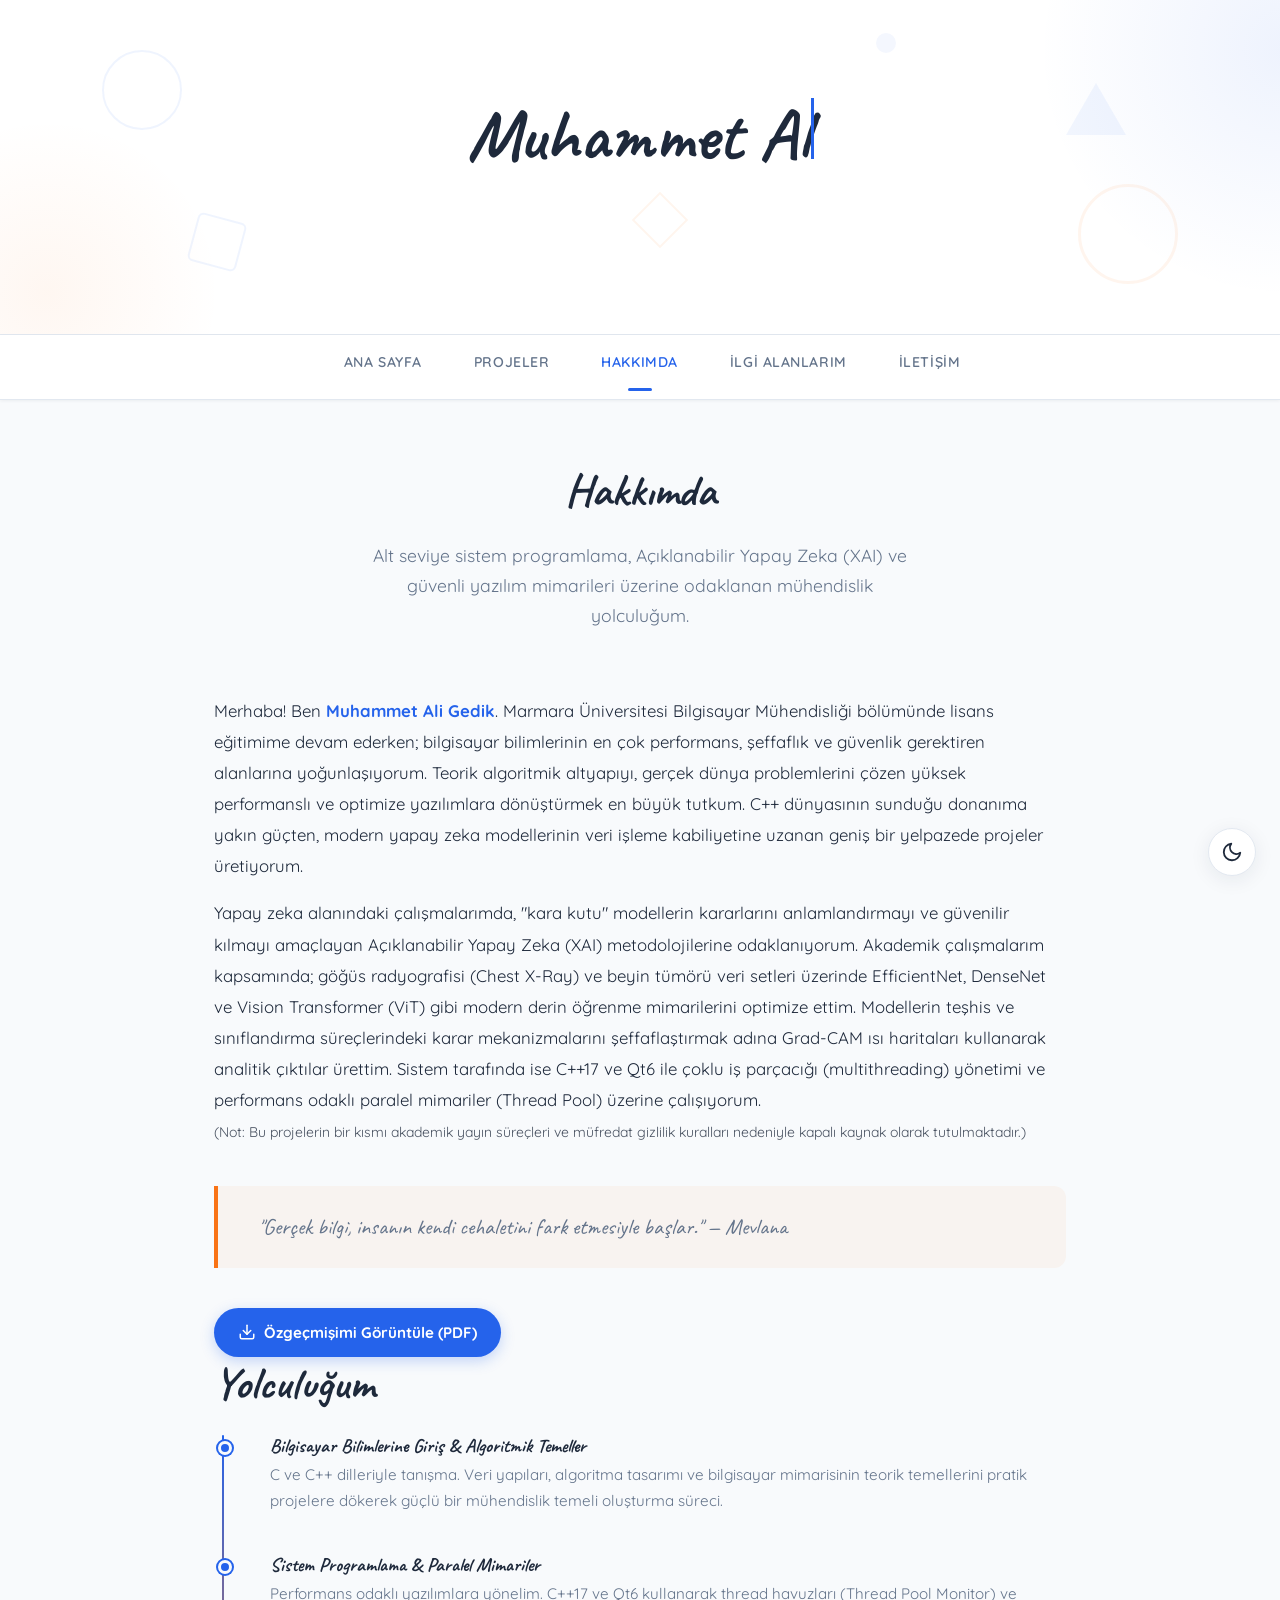
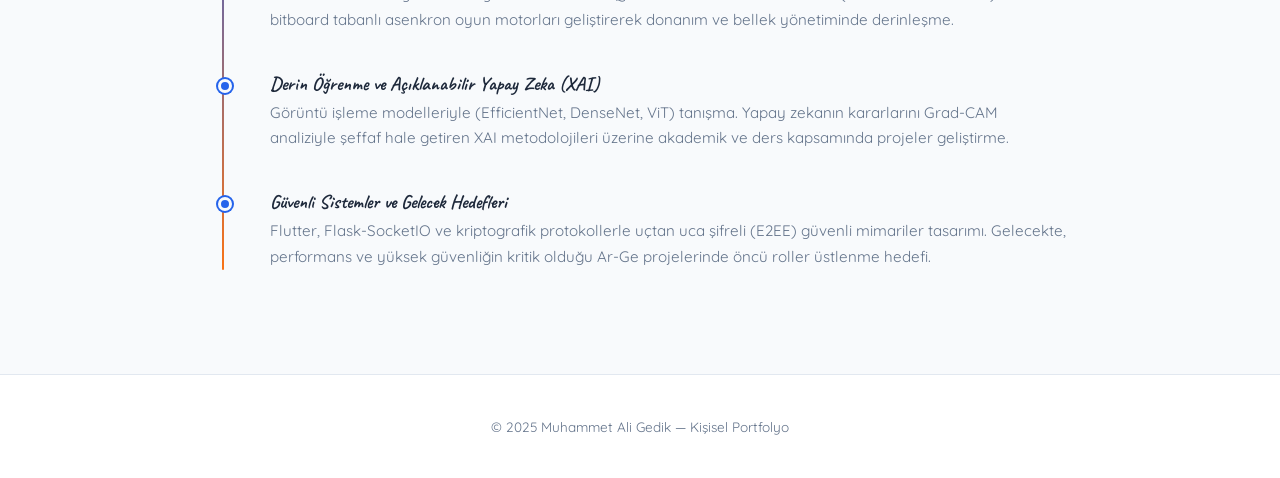
==== commit 8656a377: "fix: force cache bust to fix scroll-to-top on live, and adjust projects scroll-margin-top" ====
--- a/about.html
+++ b/about.html
@@ -8,7 +8,7 @@
     <link rel="preconnect" href="https://fonts.gstatic.com" crossorigin>
     <link href="https://fonts.googleapis.com/css2?family=Caveat:wght@400;500;600;700&family=Quicksand:wght@300;400;500;600;700&display=swap" rel="stylesheet">
     <link rel="icon" href="data:image/svg+xml,<svg xmlns=%22http://www.w3.org/2000/svg%22 viewBox=%220 0 100 100%22><text y=%22.9em%22 font-size=%2280%22>👨‍💻</text></svg>">
-    <link rel="stylesheet" href="styles/style.css?v=1.3">
+    <link rel="stylesheet" href="styles/style.css?v=1.4">
 </head>
 <body>
 
@@ -125,6 +125,6 @@
     <svg class="icon-sun" xmlns="http://www.w3.org/2000/svg" width="22" height="22" viewBox="0 0 24 24" fill="none" stroke="#F1F5F9" stroke-width="2" stroke-linecap="round" stroke-linejoin="round"><circle cx="12" cy="12" r="5"/><line x1="12" y1="1" x2="12" y2="3"/><line x1="12" y1="21" x2="12" y2="23"/><line x1="4.22" y1="4.22" x2="5.64" y2="5.64"/><line x1="18.36" y1="18.36" x2="19.78" y2="19.78"/><line x1="1" y1="12" x2="3" y2="12"/><line x1="21" y1="12" x2="23" y2="12"/><line x1="4.22" y1="19.78" x2="5.64" y2="18.36"/><line x1="18.36" y1="5.64" x2="19.78" y2="4.22"/></svg>
 </button>
 
-<script src="scripts/main.js"></script>
+<script src="scripts/main.js?v=1.4"></script>
 </body>
 </html>
--- a/styles/style.css
+++ b/styles/style.css
@@ -1266,6 +1266,10 @@
     margin-top: var(--space-md);
 }
 
+/* ── SCROLL MARGIN FOR PROJECTS SECTION ── */
+#projects {
+    scroll-margin-top: 100px;
+}
 
 @media (prefers-reduced-motion: reduce) {
     .reveal { opacity: 1; transform: none; transition: none; }
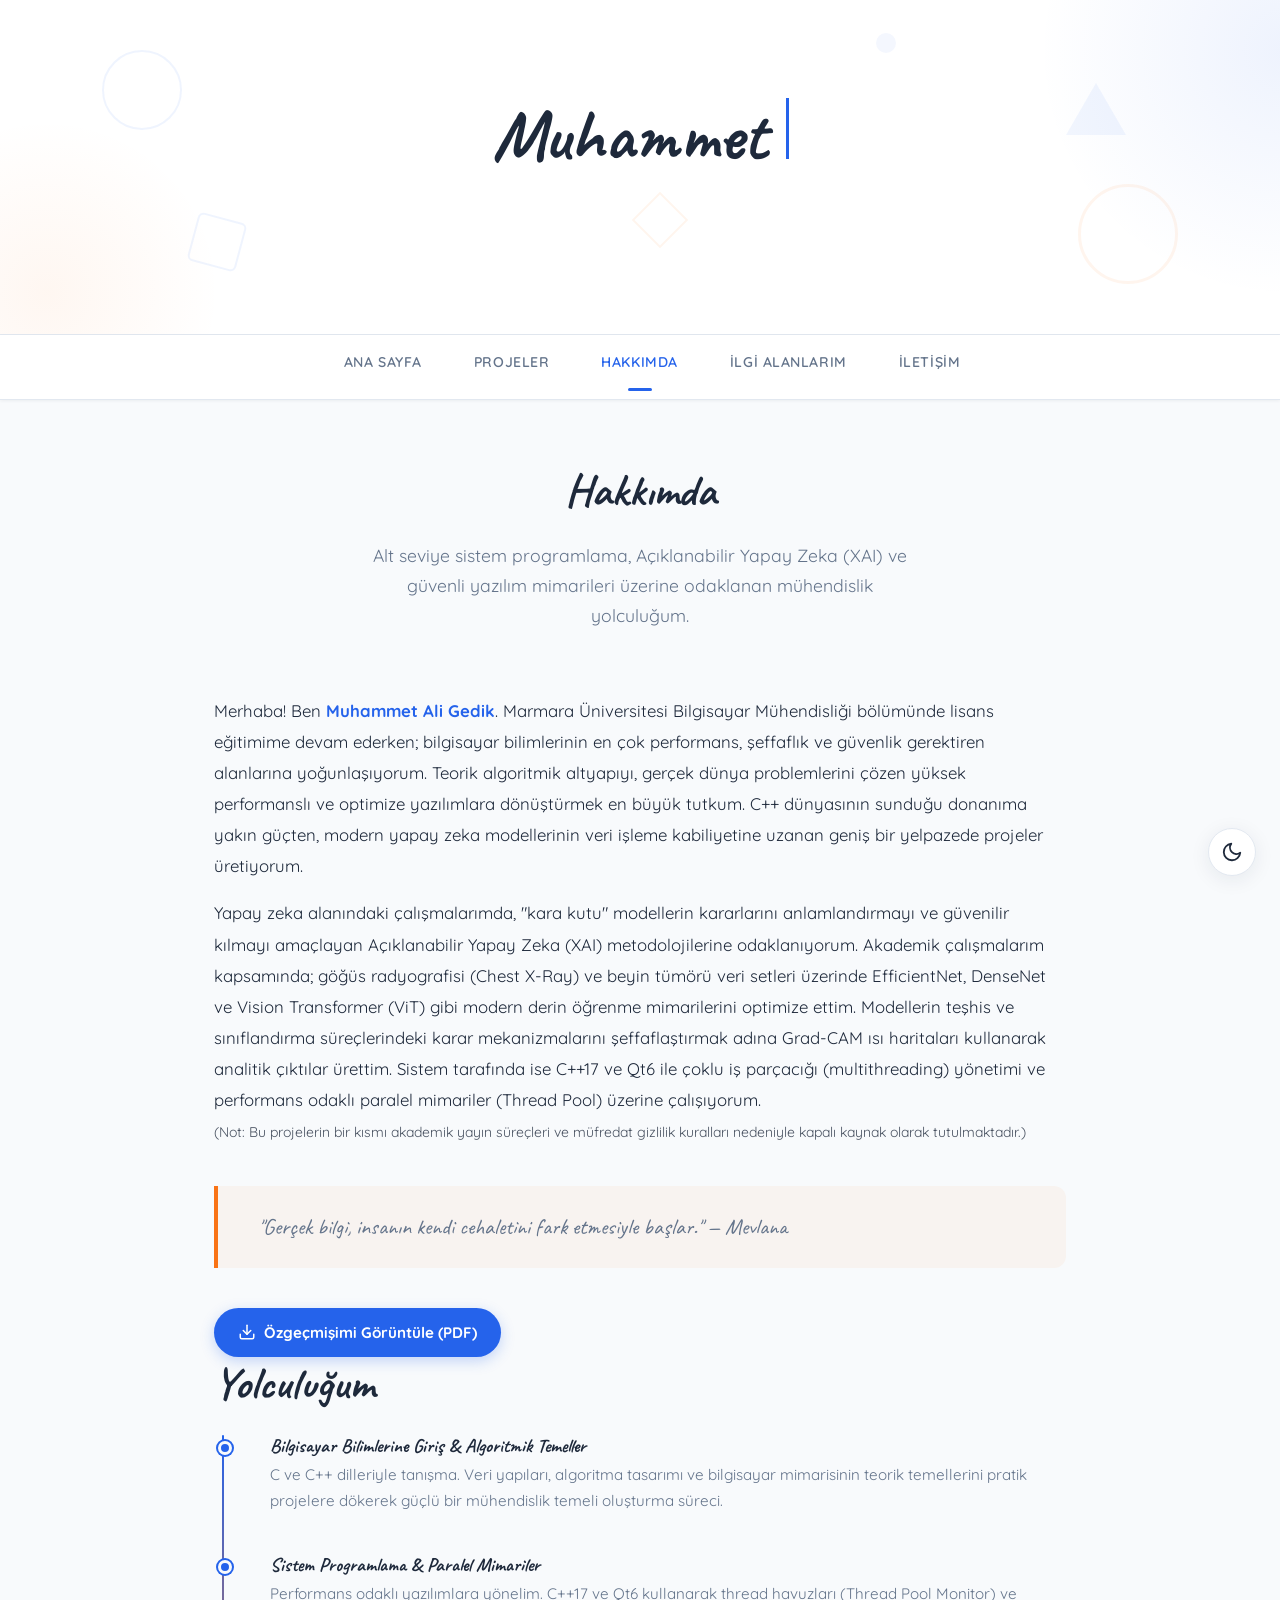
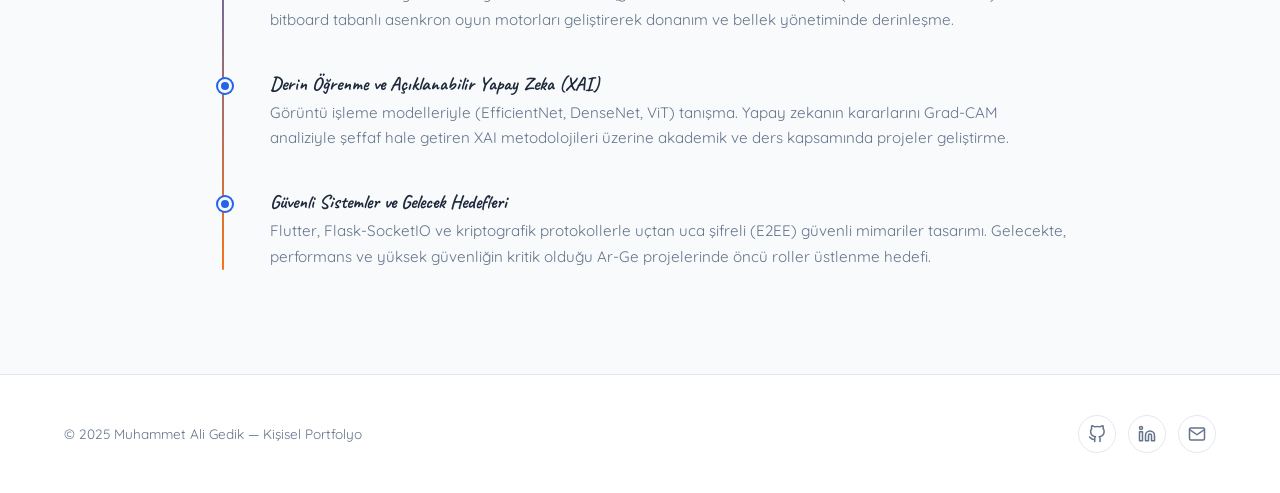
==== commit b276fa11: "feat: add animated social links to the page footer" ====
--- a/about.html
+++ b/about.html
@@ -113,7 +113,20 @@
 </main>
 
 <footer>
-    <p>&copy; 2025 Muhammet Ali Gedik — Kişisel Portfolyo</p>
+    <div class="footer-content">
+        <p>&copy; 2025 Muhammet Ali Gedik — Kişisel Portfolyo</p>
+        <div class="footer-socials">
+            <a href="https://github.com/gedik25" target="_blank" rel="noopener" aria-label="GitHub" class="footer-social-link">
+                <svg xmlns="http://www.w3.org/2000/svg" width="18" height="18" viewBox="0 0 24 24" fill="none" stroke="currentColor" stroke-width="2" stroke-linecap="round" stroke-linejoin="round"><path d="M9 19c-5 1.5-5-2.5-7-3m14 6v-3.87a3.37 3.37 0 0 0-.94-2.61c3.14-.35 6.44-1.54 6.44-7A5.44 5.44 0 0 0 20 4.77 5.07 5.07 0 0 0 19.91 1S18.73.65 16 2.48a13.38 13.38 0 0 0-7 0C6.27.65 5.09 1 5.09 1A5.07 5.07 0 0 0 5 4.77a5.44 5.44 0 0 0-1.5 3.78c0 5.42 3.3 6.61 6.44 7A3.37 3.37 0 0 0 9 18.13V22"></path></svg>
+            </a>
+            <a href="https://www.linkedin.com/in/muhammetaligedik/" target="_blank" rel="noopener" aria-label="LinkedIn" class="footer-social-link">
+                <svg xmlns="http://www.w3.org/2000/svg" width="18" height="18" viewBox="0 0 24 24" fill="none" stroke="currentColor" stroke-width="2" stroke-linecap="round" stroke-linejoin="round"><path d="M16 8a6 6 0 0 1 6 6v7h-4v-7a2 2 0 0 0-2-2 2 2 0 0 0-2 2v7h-4v-7a6 6 0 0 1 6-6z"></path><rect x="2" y="9" width="4" height="12"></rect><circle cx="4" cy="4" r="2"></circle></svg>
+            </a>
+            <a href="mailto:ali.101gedik@gmail.com" aria-label="E-posta" class="footer-social-link">
+                <svg xmlns="http://www.w3.org/2000/svg" width="18" height="18" viewBox="0 0 24 24" fill="none" stroke="currentColor" stroke-width="2" stroke-linecap="round" stroke-linejoin="round"><path d="M4 4h16c1.1 0 2 .9 2 2v12c0 1.1-.9 2-2 2H4c-1.1 0-2-.9-2-2V6c0-1.1.9-2 2-2z"></path><polyline points="22,6 12,13 2,6"></polyline></svg>
+            </a>
+        </div>
+    </div>
 </footer>
 
 <button class="scroll-to-top" id="scroll-to-top" aria-label="Yukarı git">
--- a/styles/style.css
+++ b/styles/style.css
@@ -787,10 +787,71 @@
     margin-top: auto;
 }
 
+.footer-content {
+    display: flex;
+    flex-direction: column;
+    align-items: center;
+    justify-content: center;
+    gap: var(--space-xs);
+    max-width: 1200px;
+    margin: 0 auto;
+}
+
+@media (min-width: 768px) {
+    .footer-content {
+        flex-direction: row;
+        justify-content: space-between;
+        gap: 0;
+        padding: 0 var(--space-md);
+    }
+}
+
 footer p {
     color: var(--color-text-muted);
     font-size: 0.85rem;
     margin-bottom: 0;
+}
+
+.footer-socials {
+    display: flex;
+    gap: 12px;
+    align-items: center;
+    margin-top: var(--space-xs);
+}
+
+@media (min-width: 768px) {
+    .footer-socials {
+        margin-top: 0;
+    }
+}
+
+.footer-social-link {
+    display: inline-flex;
+    align-items: center;
+    justify-content: center;
+    width: 38px;
+    height: 38px;
+    border-radius: 50%;
+    border: 1px solid var(--color-border);
+    background: rgba(255, 255, 255, 0.03);
+    color: var(--color-text-muted);
+    transition: background var(--transition), 
+                color var(--transition), 
+                border-color var(--transition), 
+                transform var(--transition);
+}
+
+.footer-social-link:hover {
+    color: var(--color-primary);
+    border-color: var(--color-primary);
+    background: var(--color-primary-dim);
+    transform: translateY(-3px);
+}
+
+body.dark .footer-social-link:hover {
+    color: #60A5FA;
+    border-color: #60A5FA;
+    background: rgba(96, 165, 250, 0.15);
 }
 
 /* ── RESPONSIVE ── */
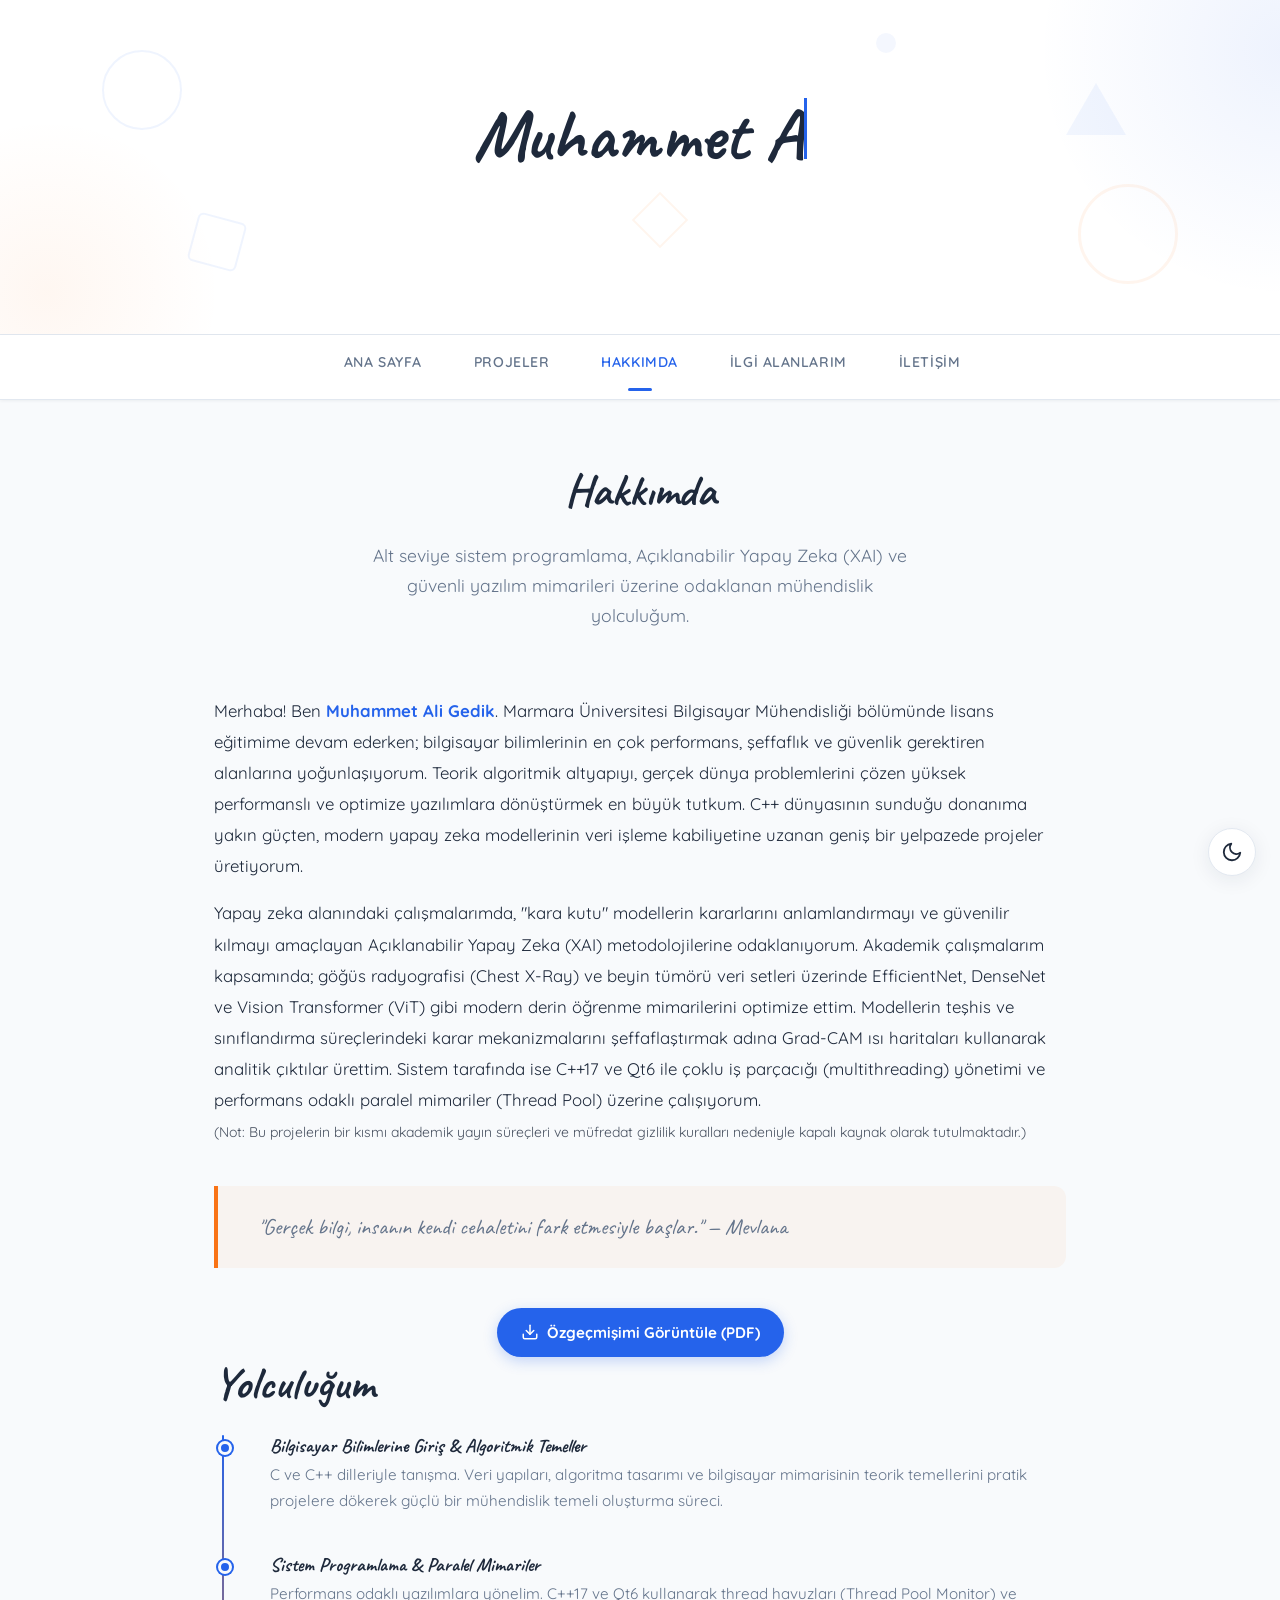
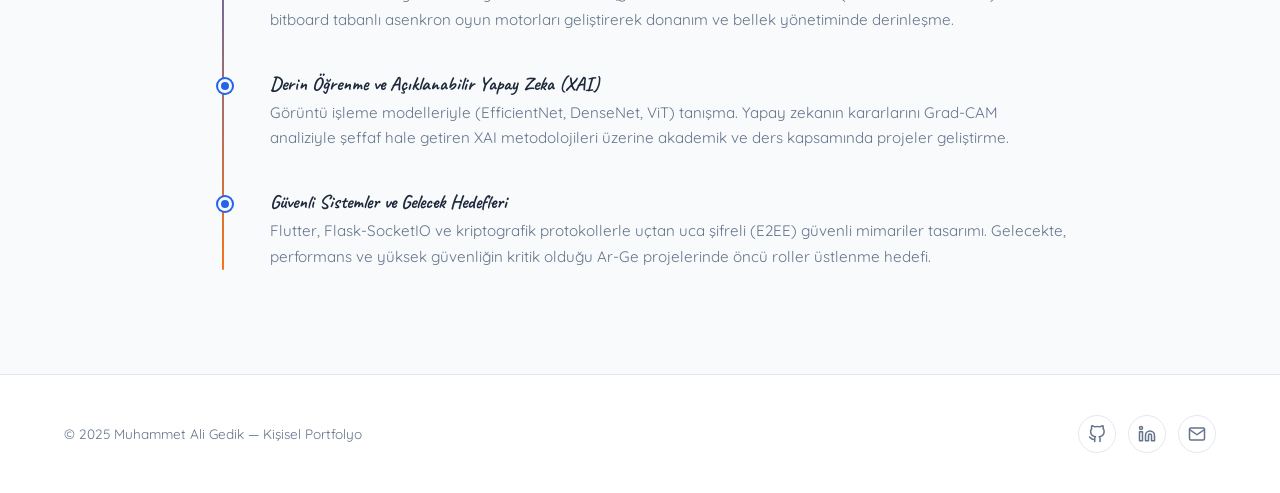
==== commit 19161e7e: "style: center CV download button containers for page symmetry" ====
--- a/about.html
+++ b/about.html
@@ -8,7 +8,7 @@
     <link rel="preconnect" href="https://fonts.gstatic.com" crossorigin>
     <link href="https://fonts.googleapis.com/css2?family=Caveat:wght@400;500;600;700&family=Quicksand:wght@300;400;500;600;700&display=swap" rel="stylesheet">
     <link rel="icon" href="data:image/svg+xml,<svg xmlns=%22http://www.w3.org/2000/svg%22 viewBox=%220 0 100 100%22><text y=%22.9em%22 font-size=%2280%22>👨‍💻</text></svg>">
-    <link rel="stylesheet" href="styles/style.css?v=1.4">
+    <link rel="stylesheet" href="styles/style.css?v=1.6">
 </head>
 <body>
 
@@ -138,6 +138,6 @@
     <svg class="icon-sun" xmlns="http://www.w3.org/2000/svg" width="22" height="22" viewBox="0 0 24 24" fill="none" stroke="#F1F5F9" stroke-width="2" stroke-linecap="round" stroke-linejoin="round"><circle cx="12" cy="12" r="5"/><line x1="12" y1="1" x2="12" y2="3"/><line x1="12" y1="21" x2="12" y2="23"/><line x1="4.22" y1="4.22" x2="5.64" y2="5.64"/><line x1="18.36" y1="18.36" x2="19.78" y2="19.78"/><line x1="1" y1="12" x2="3" y2="12"/><line x1="21" y1="12" x2="23" y2="12"/><line x1="4.22" y1="19.78" x2="5.64" y2="18.36"/><line x1="18.36" y1="5.64" x2="19.78" y2="4.22"/></svg>
 </button>
 
-<script src="scripts/main.js?v=1.4"></script>
+<script src="scripts/main.js?v=1.5"></script>
 </body>
 </html>
--- a/styles/style.css
+++ b/styles/style.css
@@ -1323,6 +1323,7 @@
 
 .hero-actions, .bio-actions {
     display: flex;
+    justify-content: center;
     gap: var(--space-sm);
     margin-top: var(--space-md);
 }
